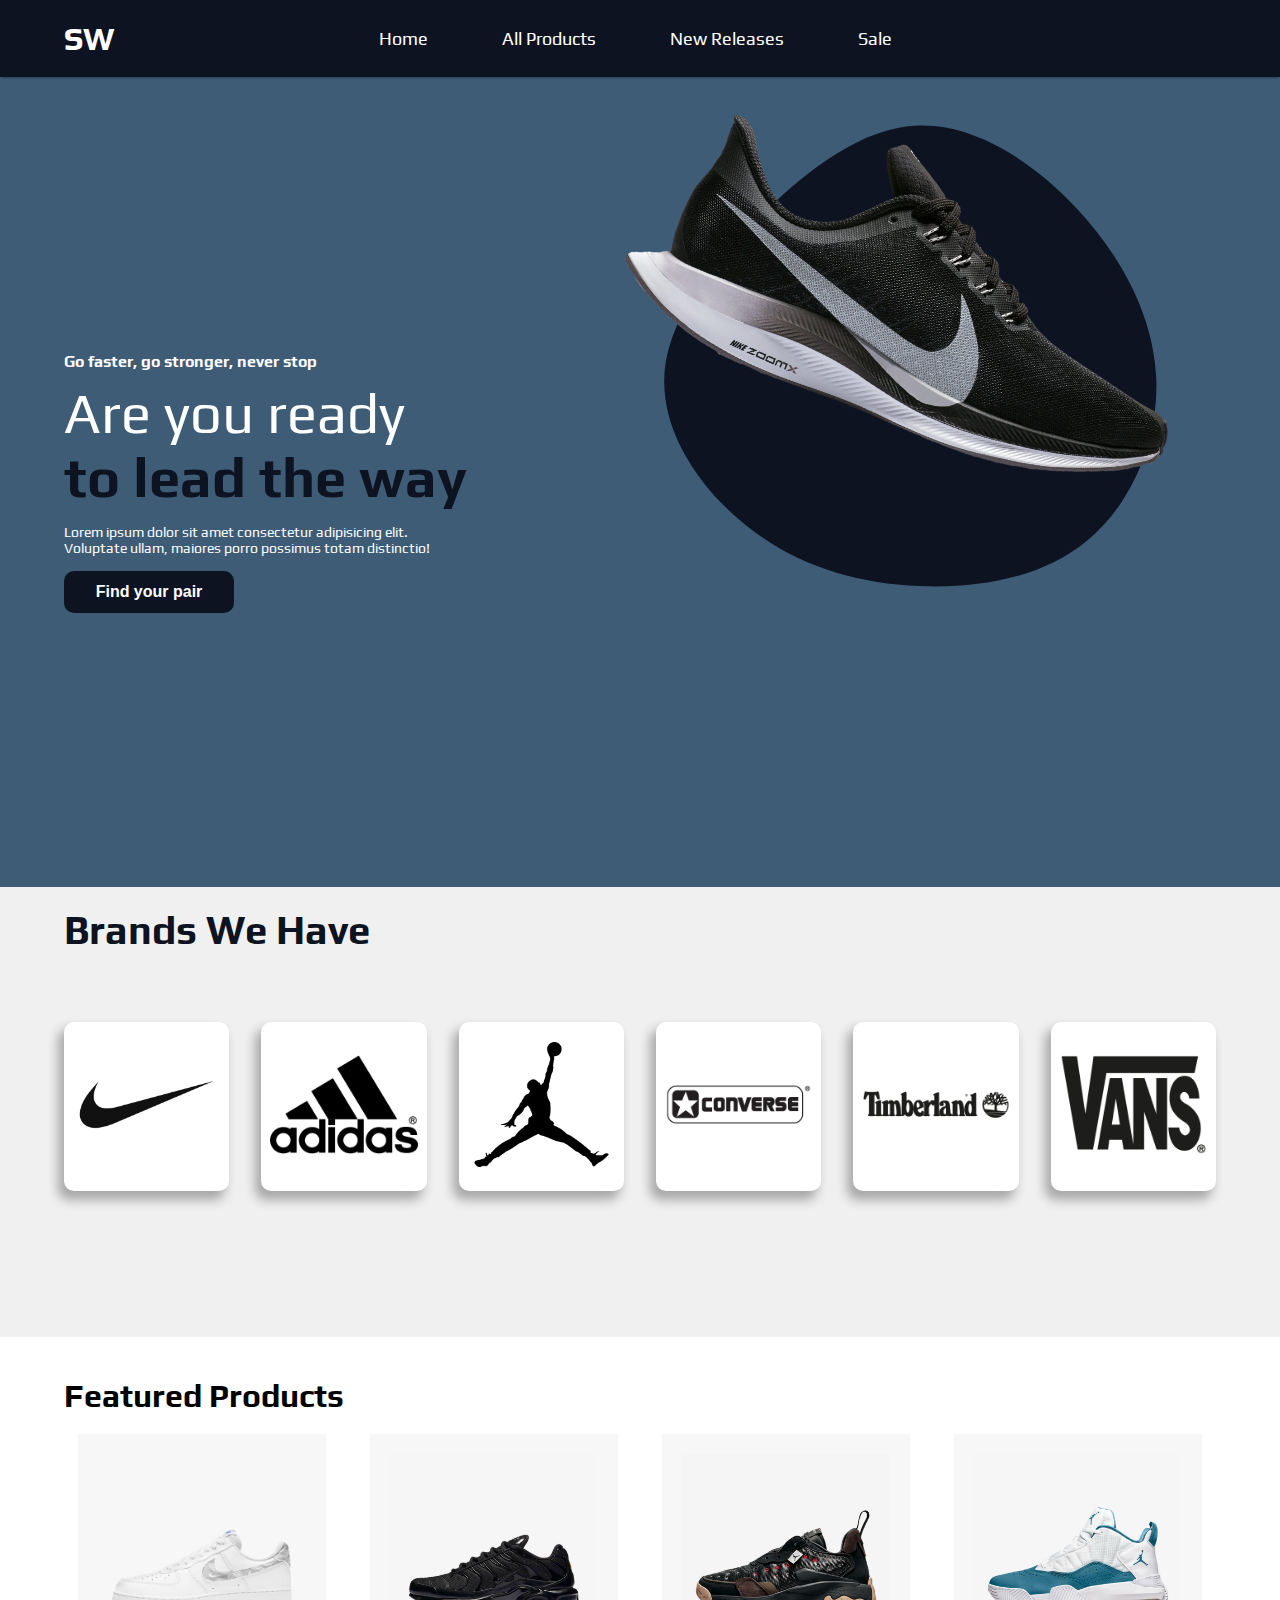
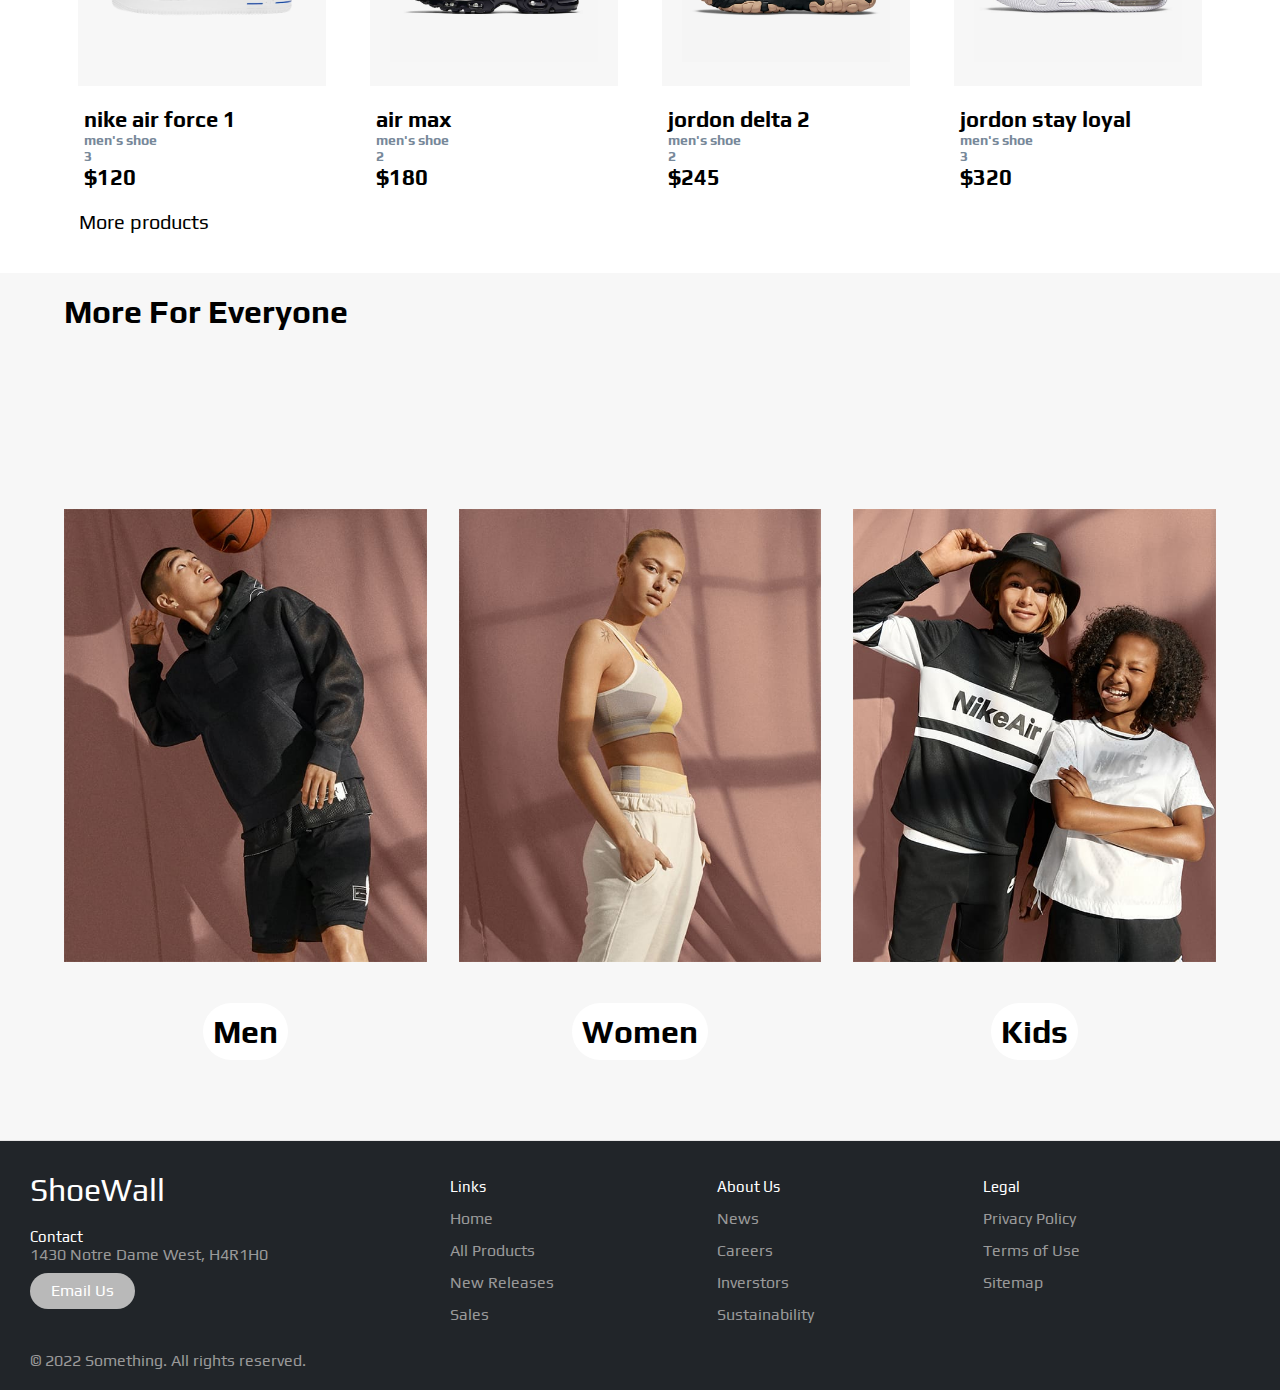
==== index.html @ 9ba8cbc3 "Reupload with allproduts page fixes" ====
<!DOCTYPE html>
<html lang="en">

<head>
    <meta charset="UTF-8">
    <meta name="viewport" content="width=device-width, initial-scale=1.0">
    <meta http-equiv="X-UA-Compatible" content="ie=edge">
    <title>Shoes | Home</title>
    <link rel="stylesheet" href="https://cdnjs.cloudflare.com/ajax/libs/font-awesome/6.0.0-beta3/css/all.min.css" integrity="sha512-Fo3rlrZj/k7ujTnHg4CGR2D7kSs0v4LLanw2qksYuRlEzO+tcaEPQogQ0KaoGN26/zrn20ImR1DfuLWnOo7aBA=="
        crossorigin="anonymous" referrerpolicy="no-referrer" />
    <link rel="stylesheet" href="./css/navbar.css">
    <link rel="stylesheet" href="./css/cart.css">
    <link rel="stylesheet" href="./css/style.css">
    <script defer type="module" src="main.js"></script>
    <script defer type="module" src="allProducts.js"></script>
</head>

<body>
    <nav class="nav-bar">
        <div class="nav">
            <h1 class="main-logo"><a href="index.html">SW<i class="fas fa-shoe-prints"></i></a></h1>
            <div class="nav-links">
                <ul>
                    <li><a href="index.html">Home</a></li>
                    <li><a href="allproducts.html">All Products</a></li>
                    <li><a href="#">New Releases</a></li>
                    <li><a href="#">Sale</a></li>
                </ul>
            </div>
            <div class="icons">
                <i class="fas fa-search"></i>
                <!-- <i class="fas fa-heart"></i> -->
                <i class="fas fa-shopping-cart cart-icon"></i>
            </div>
        </div>
    </nav>
    <main class="header">
        <div class="header-container">
            <div class="content">
                <h4>Go faster, go stronger, never stop</h4>
                <h1>Are you ready <br> <span class="imp">to lead the way</span></h1>
                <p>Lorem ipsum dolor sit amet consectetur adipisicing elit. <br> Voluptate ullam, maiores porro possimus
                    totam distinctio!</p>
                <button>Find your pair <i class="fas fa-shoe-prints"></i> </button>
            </div>
            <div class="product-main">
                <div class="blob">
                    <img src="./images/logos/blob.svg" alt="" width="600px" class="">
                </div>

                <img src="./images/logos/main.png" alt="" width="600px" class="shoe">
            </div>
        </div>
    </main>
    <div class="cart-overlay">
        <div class="cart">
            <i class="fas fa-times close-cart"></i>
            <h1>Your Cart</h1>
            <!-- <div class="cart-pro">
                <div class="product">
                    <img src="./images/nike/air-force-1/air-force-1-shoe-sPqktH.jpg" width="300px" alt="">
                </div>
                <div class="detail">
                    <h3>Air Force 1</h3>
                    <h6>Color - White</h6><br>
                    <h6>Size - 8</h6>
                    <div class="icon">
                        <div class="quantity">
                            <i class="fas fa-minus"></i>
                            <span>1</span>
                            <i class="fas fa-plus"></i>
                        </div>
                    </div>
                    <h3 class="price">$120</h3>
                    <i class="fas fa-trash-alt"></i>
                </div>
            </div> -->
        </div>
    </div>
    <!-- <section class="offers">
            <img src="./images/free.webp" alt="">
        </section> -->
    <section class="company">
        <h1><span>Brands</span> We Have</h1>
        <div class="logos">
            <div>
                <img src="./images/logos/nike.png" alt="nike logo">
            </div>
            <div>
                <img src="./images/logos/adidas.png" alt="adidas logo">
            </div>
            <div>
                <img src="./images/logos/air-jordan.png" alt="jordan logo">
            </div>
            <div>
                <img src="./images/logos/converse.png" alt="converse logo">
            </div>
            <div>
                <img src="./images/logos/timberland.png" alt="timberland logo">
            </div>
            <div>
                <img src="./images/logos/vans.png" alt="vans logo">
            </div>
        </div>
    </section>

    <section class="products">
        <div class="featured">
            <h1 class="head">Featured Products</h1>
            <div class="featured-pro">
                <!-- <div class="pro-card">
                   <div class="header">
                        <img src="./images/nike/air-force-1/img1.png" alt="" class="pro-img">
                   </div>
                   <div class="body">
                    <h3>Air Force 1</h3>
                    <h6>Men's Shoe</h6>
                    <h6>3 Colors</h6>
                    <h3>$120</h3>
                    <i class="fas fa-heart"></i>
                    <i class="fas fa-shopping-cart"></i>
                   </div>
                </div>-->
            </div>
            <a href="allproducts.html" class="more-pro">More products <i class="fas fa-arrow-right"></i></a>
        </div>
    </section>
    <section class="full">
        <div class="more">
            <h1 class="heading">More For Everyone </h1>
            <section class="gender">

                <div class="men">
                    <img src="./images/men.jpg" alt="">
                    <h1>Men</h1>
                </div>
                <div class="women">
                    <img src="./images/women.jpg" alt="">
                    <h1>Women</h1>
                </div>
                <div class="kids">
                    <img src="./images/kids.jpg" alt="">
                    <h1>Kids</h1>
                </div>
            </section>
        </div>
    </section>

    <footer class="footer">
        <div class="footer-addr">
            <h1 class="footer-logo">ShoeWall <i class="fas fa-shoe-prints"></i></h1>
            <h2>Contact</h2>
            <address>
                1430 Notre Dame West, H4R1H0<br>
                <a class="footer-btn" href="mailto:example@gmail.com">Email Us</a>
            </address>
        </div>

        <ul class="footer-nav">
            <li class="nav-item">
                <h2 class="nav-title">Links</h2>
                <ul class="nav-ul">
                    <li>
                        <a href="index.html">Home</a>
                    </li>
                    <li>
                        <a href="allproducts.html">All Products</a>
                    </li>
                    <li>
                        <a href="#">New Releases</a>
                    </li>
                    <li>
                        <a href="#">Sales</a>
                    </li>
                </ul>
            </li>

            <li class="nav-item">
                <h2 class="nav-title">About Us</h2>
                <ul class="nav-ul ">
                    <li>
                        <a href="#">News</a>
                    </li>
                    <li>
                        <a href="#">Careers</a>
                    </li>
                    <li>
                        <a href="#">Inverstors</a>
                    </li>
                    <li>
                        <a href="#">Sustainability</a>
                    </li>
                </ul>
            </li>

            <li class="nav-item">
                <h2 class="nav-title">Legal</h2>

                <ul class="nav-ul">
                    <li>
                        <a href="#">Privacy Policy</a>
                    </li>

                    <li>
                        <a href="#">Terms of Use</a>
                    </li>

                    <li>
                        <a href="#">Sitemap</a>
                    </li>
                </ul>
            </li>
        </ul>

        <div class="legal">
            <p>&copy; 2022 Something. All rights reserved.</p>
        </div>
    </footer>
</body>

</html>
---- css/navbar.css ----
@import url('https://fonts.googleapis.com/css2?family=Play:wght@400;700&family=Roboto:wght@400;700&display=swap');


*{
    margin: 0;
    padding: 0;
    box-sizing: border-box
}
/* #e0af59 */
.nav-bar{
    width: 100%;
    padding: 20px 0 20px 0;
    color: #fff;
    /* color: #000; */
    background: #0d1321;
    /* color: rgb(13, 19, 33); */
    box-shadow: 0 2px 2px -2px rgba(13,19,33,.9);
}

.nav-bar .nav{
    width: 90%;
    margin: 0 auto;
    display: flex;
    justify-content: space-between;
    align-items: center;
}
.nav .main-logo a{
    display: flex;
    justify-content: center;
    align-items: center;
    cursor: pointer;
    text-decoration: none!important;
    color: #fff;
}


.nav i{
    font-size: 40px;
}
.nav-bar .nav .nav-links ul li{
    display: inline;
    padding: 35px;
    color: #ffffff;
    font-size: 18px;
} 
.nav-bar ul li a{
    color: #ffffff;
    text-decoration: none
}
.nav-bar ul li a:hover{
    text-decoration: underline;
}
.nav-links ul li:nth-child(1){
    color: #fff !important;
}
.nav .icons i{
    font-size: 24px;
    padding-left: 30px
}
.nav .icons i:hover{
    cursor: pointer;
}
---- css/cart.css ----
@import url('https://fonts.googleapis.com/css2?family=Play:wght@400;700&family=Roboto:wght@400;700&display=swap');

*{
    margin: 0;
    padding: 0;
    box-sizing: border-box
}
/* #e0af59 */

.cart-overlay {
  position: fixed;
  top: 0;
  right: 0;
  width: 100%;
  height: 150vh;
  transition: var(--mainTransition);
  color: #000;
  background: rgba(0, 0, 0, 0.5);
  z-index:12;
  transition: all 0.3s linear;
  visibility: hidden;
}

.cart{
    width: 30%;
    height: 100%;
    background:#fff;
    position: fixed;
    right: 0;
    top: 0;
    z-index: 12;
    transform: translateX(100%);
    transition: all 0.3s linear;
    overflow: scroll;
    overflow-x: hidden;
    /* scrollbar-width:  */
}
.cart::-webkit-scrollbar {
  display: none;
}

.fa-times{
    font-size: 35px;
    position: absolute;
    top: 10px;
    left: 10px;
    z-index: 2;
    /* padding: 10px; */
}
.cart h1{
    text-align: center;
    position: relative;
   padding-top: 20px

}
.cart-pro{
    display: flex;
    flex: 0.6;
    /* border: 1px solid red; */
    font-size: 20px;
    padding: 8px;
    /* margin-top: 20px;    */
}
.product{
    flex: 0.3;
}

.detail{
    flex: 0.7;
    /* border: 1px solid red; */
    /* padding: 15px; */
    position: relative;
}
.detail > *{
    padding: 5px;
}
.product img{
    width: 100%;
}

.price{
    position: absolute;
    right: 10px;
    top: 0px
}

.fa-trash-alt{
    position: absolute;
    right: 10px;
    top: 40px
}

.icon, .cart-pro h6{
    display: inline-block;
}

.show-cart{
    transform: translateX(0)
}

.show-overlay{
    visibility: visible
}
.empty{
    position: relative;
}

.cartTotal{
    /* z-index: 100; */
    font-size: 25px;
    text-align: center;
    padding: 20px;
    background: #000;
    color: #fff;
    /* position: absolute;
    left: 0;
    right: 0;
    bottom: 0; */
}
---- css/style.css ----
@import url('https://fonts.googleapis.com/css2?family=Play:wght@400;700&family=Roboto:wght@400;700&display=swap');


*{
    margin: 0;
    padding: 0;
    box-sizing: border-box
}
/* #e0af59 */

body{
    background: #3E5C76;
    color: #fff;
    font-family: 'Play', sans-serif;
    font-weight: 400;
}
.header{
    /* height: calc(100vh - 80px); */
    height: 90vh;
}

.header-container{
    width: 90%;
    height: 100%;
    color: #fff;
    /* color: #000; */
    margin: 0 auto;
    display: flex;
    justify-content: space-between
}

.header-container .content{
    display: flex;
    flex-direction: column;
    align-items: left;
    justify-content: center ;
    height: 90vh;
}

.content h1{
    font-size: 56px
}

.content h1{
    font-weight: 400;
    padding-top: 10px;
}
.content h1 span{
    font-weight: bold;
    color: #0D1321;
}

.content p{
    padding-top: 15px;
    font-size: 14px
}

.content button{
    width: 170px;
    padding: 12px 10px;
    margin-top: 15px;
    color: #fff;
    border: none;
    background: #0D1321;
    border-radius: 10px;
    font-size: 16px;
    font-weight: bold;
}

.content button:hover{
    /* color: lightgrey; */
    background: #748CAB;
    cursor: pointer;
}

.blob{
    position: relative;
}
/* .nike{
    width: 600px;
    position: absolute; 
    top: 0;
    left: 0;
    z-index: 10;
} */

.shoe{
    position: absolute;
    top: 150px;
    transform: rotate(20deg);
    z-index: 11;
}


.offers{
    width: 100%;
}

.offers img{
    width: 100%;
    height: 100%;
}
.company{
    width: 100%;
    height: 50vh;
    background: rgb(241, 240, 240);
    /* display: flex; */
    /* margin-top: 80px; */
    position: relative;
}
/* .wave{
    position: relative;
    z-index: -1;
    top: 0; 
} */

.company h1{
    /* text-align: center; */
    width: 90%;
    /* height: 70vh; */
    padding: 20px 0 30px 5%;
    font-size: 40px;
    position: absolute;
    top: 0px;
    z-index: 1;
    color: #0D1321;
    /* border-bottom: 1px solid #e0af59; */
}


.company h1 span{
    /* color: #0e494e; */
    /* color: #495057; */
}

.logos{
    width: 90%;
    margin: 0 auto;
    display: flex;
    gap: 2rem;
    position: absolute;
    top: 30%;
    left: 5%;
    z-index: 2;
}

.company .logos div{
    /* width: 15%; */
    background: #fff;
    flex: 1;
    border-radius: 10px;
    box-shadow: -5px 8px 11px 1px rgba(0,0,0,0.3);
    transition: all 0.5s ease;
}
.company .logos div:hover{
    transform: scale(1.1);

}

.company .logos div img{
    width: 100%;
}

.products{
    width: 100%;
    position: relative;
    background: #fff;
    padding: 40px 0 40px 0;
}

.featured{
    width: 90%;
    margin: 0 auto;
   color: #000;
}
.head{
    padding: 0 0 20px 0;
}
.featured-pro{
    display: grid;
    gap: 1em;
    grid-template-columns: repeat(4, 1fr);
}
/* .pro-img:hover{
    transform: scale(2);
} */
.pro-card{
    /* flex: 1fr; */
    width: 100%;
    /* background: #f7f7f7; */
    height: 100%;
    display: flex;
    flex-direction: column;
    border-radius: 10px;
    position: relative;

}

.pro-card:hover{
    cursor: pointer;
}

.pro-card .header{
    /* width: 90%; */
    background: #f7f7f7;
    /* background: #000; */
    position: relative;
    height: 100%;
    width: 90%;
    margin: 0 auto;
    color: #000;
    /* border-radius: 15px; */
    /* overflow: hidden; */
}

.pro-card img{
    width: 100%;
    padding: 20px;
    /* box-shadow: 0px 9px 15px -6px rgba(0,0,0,0.86); */
    /* height: 100%; */
}


.pro-card .body{
    color: #000;
    padding: 20px;
    position: relative;
}

.pro-card .body h3{
    color: #000;
    font-size: 22px;
}
.pro-card .body h6{
    color: lightslategray;
    font-size: 14px
}

.pro-card .body i{
    position: absolute;
    right: 20px;;
    bottom: 20px;
    font-size: 24px
}

.pro-card .fa-heart{
    position: absolute;
    top: 20px;
    right: 20px;
    color: #b9b9b9;
    font-size: 24px;
}
.pro-card .fa-heart:hover{
    color: red;
    cursor: pointer;
}

.pro-card .fa-shopping-cart{
    cursor: pointer;
}

.flip{
    transform: scaleX(-1)
}
.more-pro{
    text-decoration: none;
    font-size: 20px;
    padding: 15px 15px; 
    color: #000;
}
.more-pro:hover{
    text-decoration: underline;
}

.full{
    width: 100%;
    /* height: 80vh; */
    background: #f7f7f7;
    /* margin-top: 80px; */
}
.more {
    width: 90%;
    margin: 0 auto;
}
.heading{
    padding-top: 20px;
    color: #000;
}
.gender{
    position: relative;
    /* width: 90%;
    margin: 0 auto; */
    height: 90vh;
    display: flex;
    flex-direction: row;
    gap: 2rem;
    /* background: #fff; */
}
/* .men{
    background: url('./images/men.jpg');
    background-position: center;
    background-size: cover;
    background-repeat: no-repeat;
} */
.men, .women, .kids{
    position: relative;
}
.men h1, .women h1, .kids h1{
    position: absolute;
    /* top: 300px; */
}
.men img, .women img, .kids img{
    width: 100%;
    /* height: 100%; */
}
/* .women{
    background: url('./images/women.jpg');
    background-position: center;
    background-size: cover;
    background-repeat: no-repeat;
} */
/* .kids{
    background: url('./images/men.jpg');
    background-position: center;
    background-size: cover;
    background-repeat: no-repeat;
} */
.gender .men, .women, .kids{
    position: relative;
    flex-grow: 1;
    /* margin: 10px; */
    /* flex-gap: 1rem; */
    display: flex;
    transition: 1s;
    justify-content: center;
    align-items: center;
    overflow: hidden;
    flex: 1;
}
.gender .men:hover{
    flex-grow: 1;
    flex: 1.1;
}
.gender .women:hover{
    flex-grow: 2;
    flex: 1.1;

}
.gender .kids:hover{
    flex-grow: 2;
    flex: 1.1;
}

.gender h1{
    position: absolute;
    bottom: 80px;
    /* left: 10px; */
    background: #fff;
    color: #000;
    padding: 10px;
    border-radius: 30px;
    cursor: pointer;
}










.footer{
    width: 100%;
    /* height: 50vh; */
    
}



.footer {
  display: flex;
  flex-flow: row wrap;
  padding: 30px 30px 20px 30px;
  color: #fff;
  background: #212529;
  border-top: 1px solid #e5e5e5;
}

.footer > * {
  flex:  1 100%;
}

.footer-addr {
  margin-right: 1.25em;
  margin-bottom: 2em;
}

.footer-logo {
  font-family: inherit;
  font-weight: 400;
  /* text-transform: lowercase; */
  font-size: 2rem;
}

.footer-addr h2 {
  margin-top: 1.3em;
  font-size: 15px;
  font-weight: 400;
}

.nav-title {
  font-weight: 400;
  font-size: 15px;
}

.footer address {
  font-style: normal;
  color: #999;
}

.footer-btn {
  display: flex;
  align-items: center;
  justify-content: center;
  height: 36px;
  max-width: max-content;
  background-color: #b9b9b9;
  border-radius: 100px;
  color: #fff;
  line-height: 0;
  margin: 0.6em 0;
  font-size: 1rem;
  padding: 0 1.3em;
}

.footer ul {
  list-style: none;
  padding-left: 0;
}

.footer li {
  line-height: 2em;
}

.footer a {
  text-decoration: none;
}

.footer-nav {
  display: flex;
	flex-flow: row wrap;
}

.footer-nav > * {
  flex: 1 50%;
  margin-right: 1.25em;
}

.nav-ul a {
  color: #999;
}

/* .nav-ul-extra {
  column-count: 2;
  column-gap: 1.25em;
} */

.legal {
  display: flex;
  flex-wrap: wrap;
  color: #999;
}


@media screen and (min-width: 24.375em) {
  .legal .legal-links {
    margin-left: auto;
  }
}

@media screen and (min-width: 40.375em) {
  .footer-nav > * {
    flex: 1;
  }
  
  .nav-item-extra {
    flex-grow: 2;
  }
  
  .footer-addr {
    flex: 1 0px;
  }
  
  .footer-nav {
    flex: 2 0px;
  }
}








@media only screen and (max-width: 680px) {
  .nav-links {
    display: none;
  }
}
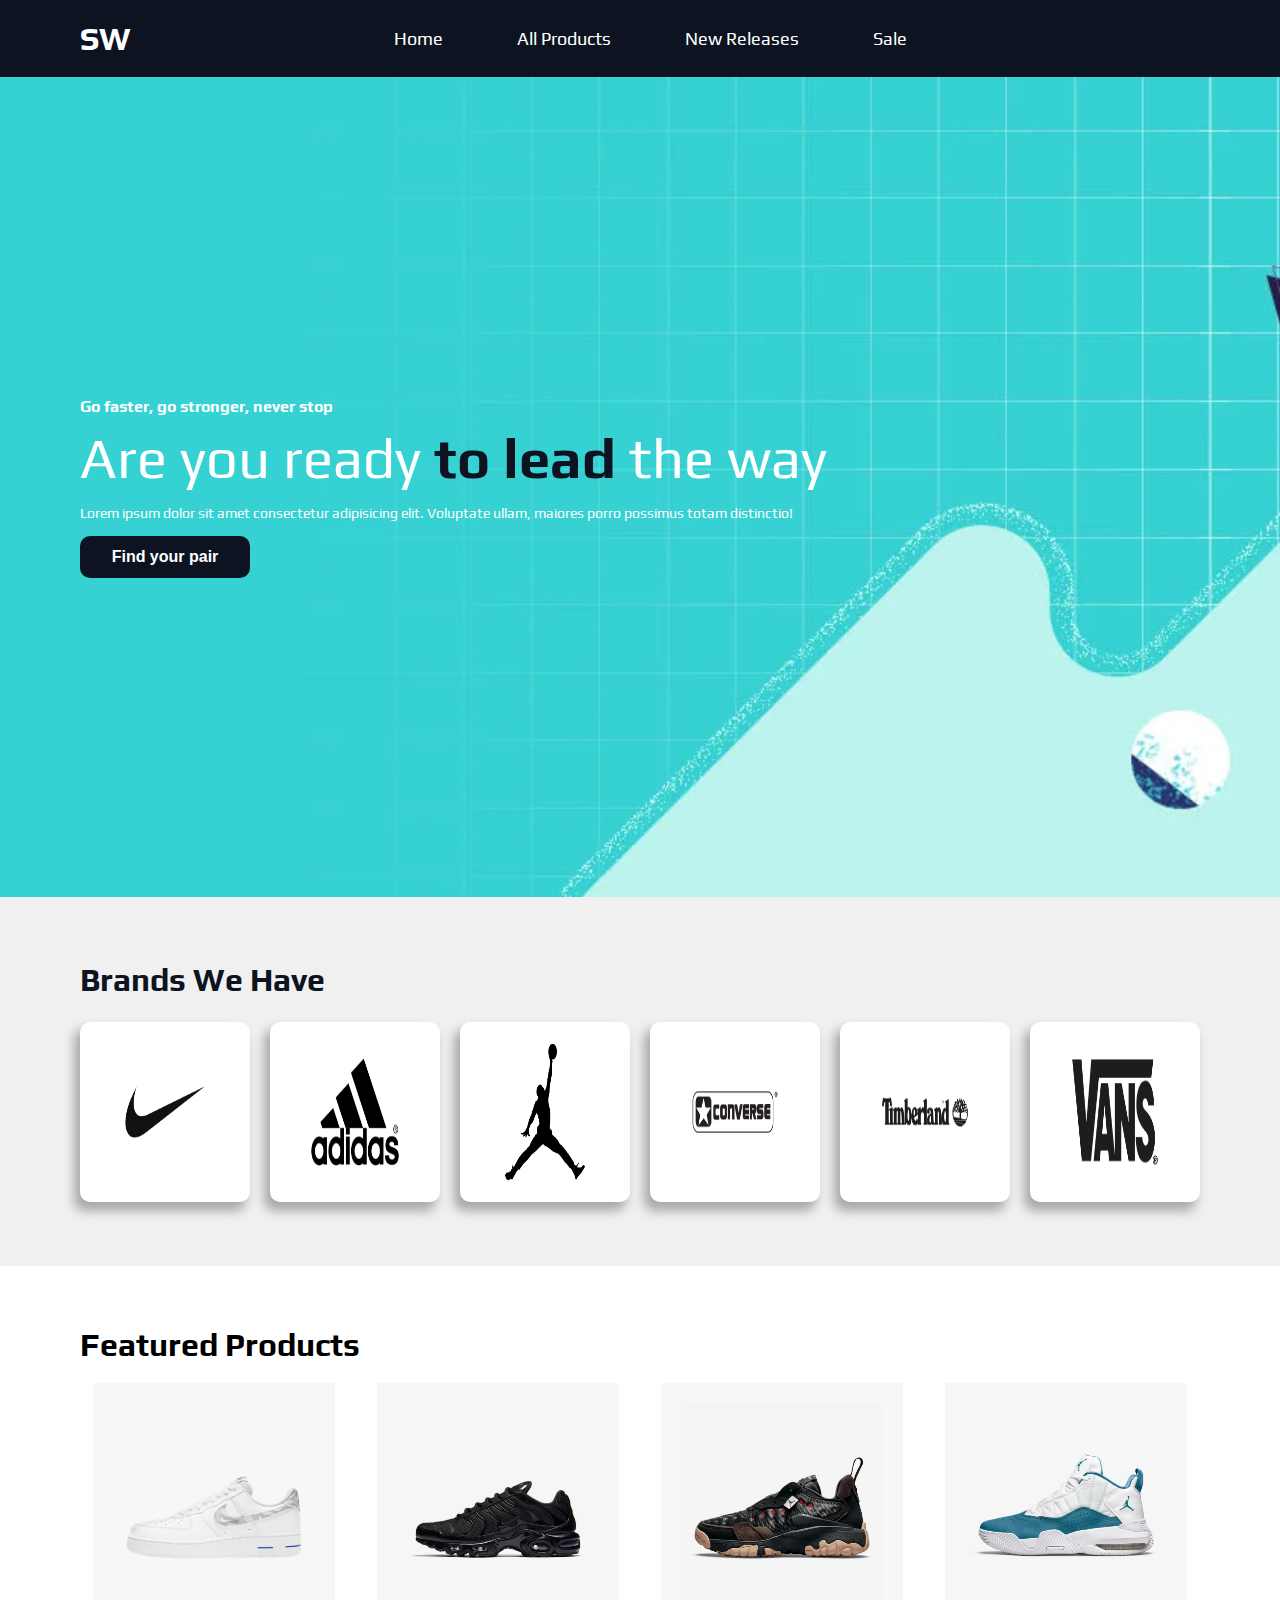
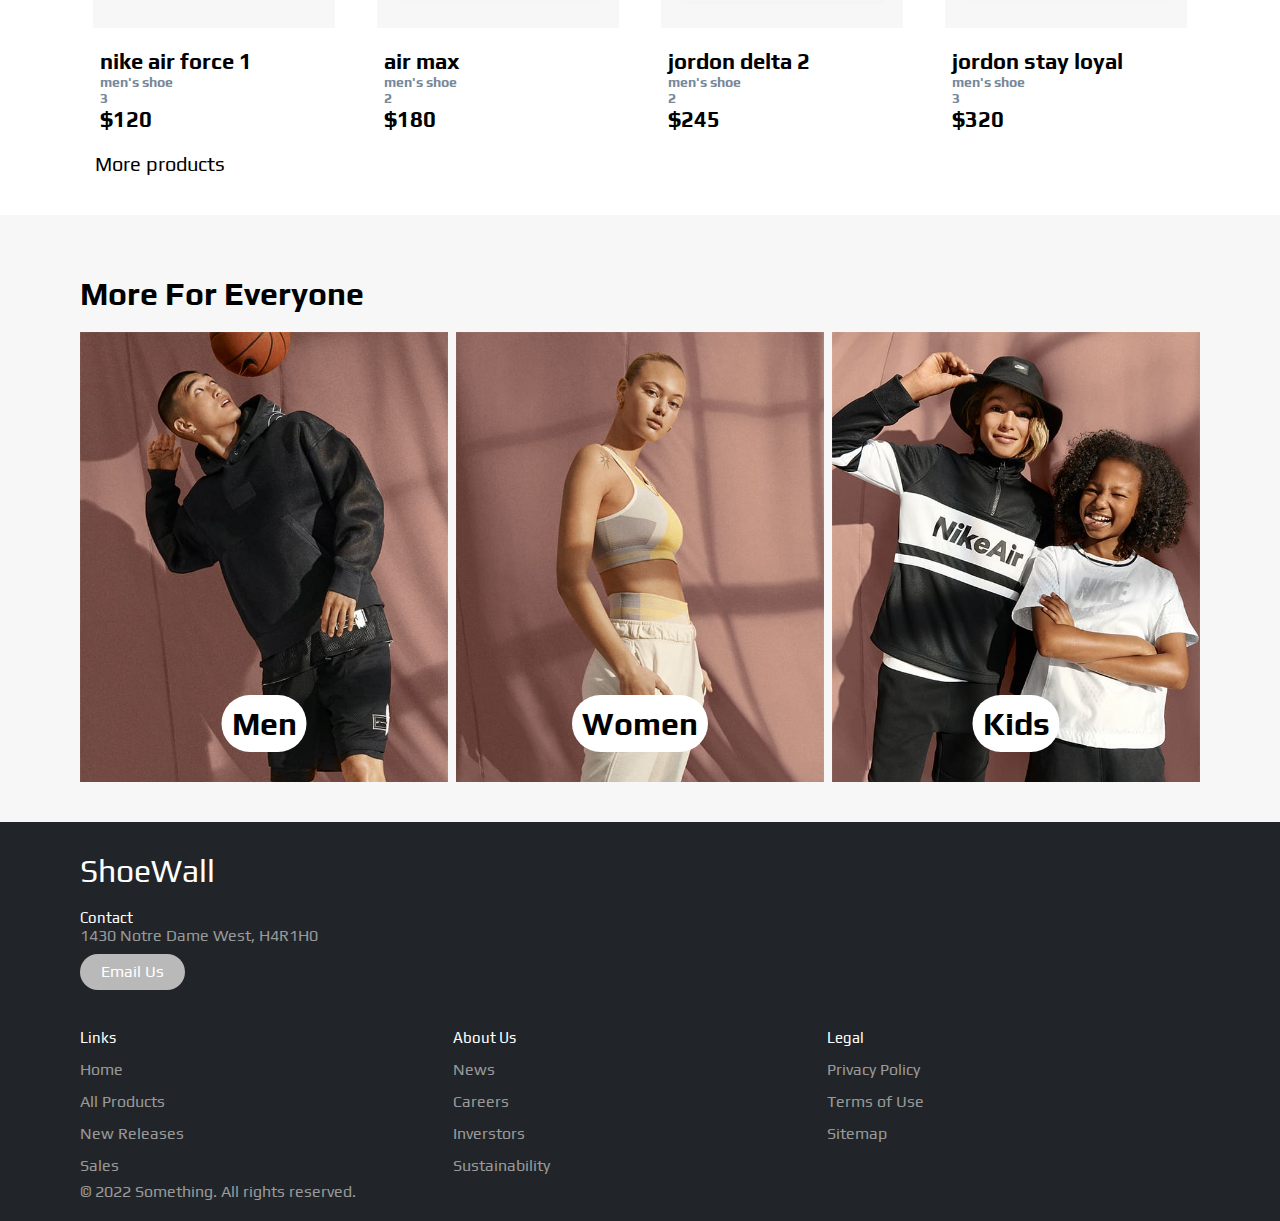
==== commit c8da514d: "fixing responsiveness" ====
--- a/index.html
+++ b/index.html
@@ -12,7 +12,7 @@
     <link rel="stylesheet" href="./css/cart.css">
     <link rel="stylesheet" href="./css/style.css">
     <script defer type="module" src="main.js"></script>
-    <script defer type="module" src="allProducts.js"></script>
+    <!-- <script defer type="module" src="allProducts.js"></script> -->
 </head>
 
 <body>
@@ -28,34 +28,51 @@
                 </ul>
             </div>
             <div class="icons">
-                <i class="fas fa-search"></i>
+                <!-- <i class="fas fa-search"></i> -->
                 <!-- <i class="fas fa-heart"></i> -->
                 <i class="fas fa-shopping-cart cart-icon"></i>
+                <i class="fas fa-bars menu-icon"></i>
             </div>
         </div>
     </nav>
+    <div class="side-nav">
+        <div class="navbar">
+            <ul class="navi-link">
+                <li><a href="index.html" class="nav-link">Home</a></li>
+                <li><a href="allproducts.html" class="nav-link">All Products</a></li>
+                <li><a href="#" class="nav-link">New Releases</a></li>
+                <li><a href="#" class="nav-link">Sale</a></li>
+            </ul>
+        </div>
+    </div>
     <main class="header">
         <div class="header-container">
             <div class="content">
                 <h4>Go faster, go stronger, never stop</h4>
-                <h1>Are you ready <br> <span class="imp">to lead the way</span></h1>
-                <p>Lorem ipsum dolor sit amet consectetur adipisicing elit. <br> Voluptate ullam, maiores porro possimus
+                <h1>Are you ready  <span class="imp">to lead</span> the way</h1>
+                <p>Lorem ipsum dolor sit amet consectetur adipisicing elit. Voluptate ullam, maiores porro possimus
                     totam distinctio!</p>
                 <button>Find your pair <i class="fas fa-shoe-prints"></i> </button>
             </div>
-            <div class="product-main">
-                <div class="blob">
-                    <img src="./images/logos/blob.svg" alt="" width="600px" class="">
-                </div>
-
-                <img src="./images/logos/main.png" alt="" width="600px" class="shoe">
-            </div>
+            <!-- <div class="product-main">
+                <!-- <div class="blob-center"> -->
+                    <!-- <div class="blob">  -->
+                        <!-- <img src="./images/logos/blob.svg" alt="" width="" class="blob-img"> -->
+                        <!-- <img src="./images/header-bg.jpg" alt="" width="" class="shoe"> -->
+                    <!-- </div> -->
+                <!-- </div> -->
+
+                
+            <!-- </div> -->
         </div>
     </main>
     <div class="cart-overlay">
         <div class="cart">
-            <i class="fas fa-times close-cart"></i>
-            <h1>Your Cart</h1>
+            <div class="cart-header">
+                <i class="fas fa-times close-cart"></i>
+                <h1>Your Cart</h1>
+            </div>
+            <div class="empty"></div>
             <!-- <div class="cart-pro">
                 <div class="product">
                     <img src="./images/nike/air-force-1/air-force-1-shoe-sPqktH.jpg" width="300px" alt="">
@@ -75,31 +92,34 @@
                     <i class="fas fa-trash-alt"></i>
                 </div>
             </div> -->
+            <div class="cartTotal"></div>
         </div>
     </div>
     <!-- <section class="offers">
             <img src="./images/free.webp" alt="">
         </section> -->
     <section class="company">
-        <h1><span>Brands</span> We Have</h1>
-        <div class="logos">
-            <div>
-                <img src="./images/logos/nike.png" alt="nike logo">
-            </div>
-            <div>
-                <img src="./images/logos/adidas.png" alt="adidas logo">
-            </div>
-            <div>
-                <img src="./images/logos/air-jordan.png" alt="jordan logo">
-            </div>
-            <div>
-                <img src="./images/logos/converse.png" alt="converse logo">
-            </div>
-            <div>
-                <img src="./images/logos/timberland.png" alt="timberland logo">
-            </div>
-            <div>
-                <img src="./images/logos/vans.png" alt="vans logo">
+        <div class="company-center">
+            <h1><span>Brands</span> We Have</h1>
+            <div class="logos">
+                <div>
+                    <img src="./images/logos/nike.png" alt="nike logo">
+                </div>
+                <div>
+                    <img src="./images/logos/adidas.png" alt="adidas logo">
+                </div>
+                <div>
+                    <img src="./images/logos/air-jordan.png" alt="jordan logo">
+                </div>
+                <div>
+                    <img src="./images/logos/converse.png" alt="converse logo">
+                </div>
+                <div>
+                    <img src="./images/logos/timberland.png" alt="timberland logo">
+                </div>
+                <div>
+                    <img src="./images/logos/vans.png" alt="vans logo">
+                </div>
             </div>
         </div>
     </section>
@@ -131,15 +151,15 @@
             <section class="gender">
 
                 <div class="men">
-                    <img src="./images/men.jpg" alt="">
+                    <!-- <img src="./images/men.jpg" alt=""> -->
                     <h1>Men</h1>
                 </div>
                 <div class="women">
-                    <img src="./images/women.jpg" alt="">
+                    <!-- <img src="./images/women.jpg" alt=""> -->
                     <h1>Women</h1>
                 </div>
                 <div class="kids">
-                    <img src="./images/kids.jpg" alt="">
+                    <!-- <img src="./images/kids.jpg" alt=""> -->
                     <h1>Kids</h1>
                 </div>
             </section>
@@ -147,73 +167,75 @@
     </section>
 
     <footer class="footer">
-        <div class="footer-addr">
-            <h1 class="footer-logo">ShoeWall <i class="fas fa-shoe-prints"></i></h1>
-            <h2>Contact</h2>
-            <address>
-                1430 Notre Dame West, H4R1H0<br>
-                <a class="footer-btn" href="mailto:example@gmail.com">Email Us</a>
-            </address>
-        </div>
-
-        <ul class="footer-nav">
-            <li class="nav-item">
-                <h2 class="nav-title">Links</h2>
-                <ul class="nav-ul">
-                    <li>
-                        <a href="index.html">Home</a>
-                    </li>
-                    <li>
-                        <a href="allproducts.html">All Products</a>
-                    </li>
-                    <li>
-                        <a href="#">New Releases</a>
-                    </li>
-                    <li>
-                        <a href="#">Sales</a>
-                    </li>
-                </ul>
-            </li>
-
-            <li class="nav-item">
-                <h2 class="nav-title">About Us</h2>
-                <ul class="nav-ul ">
-                    <li>
-                        <a href="#">News</a>
-                    </li>
-                    <li>
-                        <a href="#">Careers</a>
-                    </li>
-                    <li>
-                        <a href="#">Inverstors</a>
-                    </li>
-                    <li>
-                        <a href="#">Sustainability</a>
-                    </li>
-                </ul>
-            </li>
-
-            <li class="nav-item">
-                <h2 class="nav-title">Legal</h2>
-
-                <ul class="nav-ul">
-                    <li>
-                        <a href="#">Privacy Policy</a>
-                    </li>
-
-                    <li>
-                        <a href="#">Terms of Use</a>
-                    </li>
-
-                    <li>
-                        <a href="#">Sitemap</a>
-                    </li>
-                </ul>
-            </li>
-        </ul>
-
-        <div class="legal">
-            <p>&copy; 2022 Something. All rights reserved.</p>
+        <div class="footer-center">
+            <div class="footer-addr">
+                <h1 class="footer-logo">ShoeWall <i class="fas fa-shoe-prints"></i></h1>
+                <h2>Contact</h2>
+                <address>
+                    1430 Notre Dame West, H4R1H0<br>
+                    <a class="footer-btn" href="mailto:example@gmail.com">Email Us</a>
+                </address>
+            </div>
+            
+            <ul class="footer-nav">
+                <li class="nav-item">
+                    <h2 class="nav-title">Links</h2>
+                    <ul class="nav-ul">
+                        <li>
+                            <a href="index.html">Home</a>
+                        </li>
+                        <li>
+                            <a href="allproducts.html">All Products</a>
+                        </li>
+                        <li>
+                            <a href="#">New Releases</a>
+                        </li>
+                        <li>
+                            <a href="#">Sales</a>
+                        </li>
+                    </ul>
+                </li>
+            
+                <li class="nav-item">
+                    <h2 class="nav-title">About Us</h2>
+                    <ul class="nav-ul ">
+                        <li>
+                            <a href="#">News</a>
+                        </li>
+                        <li>
+                            <a href="#">Careers</a>
+                        </li>
+                        <li>
+                            <a href="#">Inverstors</a>
+                        </li>
+                        <li>
+                            <a href="#">Sustainability</a>
+                        </li>
+                    </ul>
+                </li>
+            
+                <li class="nav-item">
+                    <h2 class="nav-title">Legal</h2>
+            
+                    <ul class="nav-ul">
+                        <li>
+                            <a href="#">Privacy Policy</a>
+                        </li>
+            
+                        <li>
+                            <a href="#">Terms of Use</a>
+                        </li>
+            
+                        <li>
+                            <a href="#">Sitemap</a>
+                        </li>
+                    </ul>
+                </li>
+            </ul>
+            
+            <div class="legal">
+                <p>&copy; 2022 Something. All rights reserved.</p>
+            </div>
         </div>
     </footer>
 </body>
--- a/css/navbar.css
+++ b/css/navbar.css
@@ -9,22 +9,26 @@
 /* #e0af59 */
 .nav-bar{
     width: 100%;
-    padding: 20px 0 20px 0;
+    padding: 1.25rem 0 1.25rem 0;
     color: #fff;
     /* color: #000; */
     background: #0d1321;
     /* color: rgb(13, 19, 33); */
     box-shadow: 0 2px 2px -2px rgba(13,19,33,.9);
+    display: flex;
+    justify-content: center;
+    align-items: center;
 }
 
-.nav-bar .nav{
-    width: 90%;
+.nav{
+    width: 90vw;
+    max-width: 1120px; 
     margin: 0 auto;
     display: flex;
     justify-content: space-between;
     align-items: center;
 }
-.nav .main-logo a{
+.main-logo a{
     display: flex;
     justify-content: center;
     align-items: center;
@@ -50,13 +54,96 @@
 .nav-bar ul li a:hover{
     text-decoration: underline;
 }
+.nav-links{
+    display: none;
+}
 .nav-links ul li:nth-child(1){
     color: #fff !important;
 }
+.nav .icons{
+    display: flex;
+}
 .nav .icons i{
+    /* display: inline-block; */
     font-size: 24px;
     padding-left: 30px
 }
 .nav .icons i:hover{
     cursor: pointer;
-}+}
+
+.menu-icon{
+    display: block;
+}
+
+
+
+.nav-link {
+  background: #0d1321;
+  display: block;
+  text-align: center;
+  font-size: 1.25rem;
+  text-transform: capitalize;
+  color: #fff;
+  letter-spacing: 1px;
+  padding: 1rem 0;
+  /* border-top: 1px solid var(--grey-500); */
+  transition: 0.3s ease-in-out all;
+  text-decoration: none;
+}
+
+.side-nav{
+    height: 0;
+    overflow: hidden;
+    transition: 0.5s ease-in-out all;
+}
+
+.show-side{
+    height: 222px;
+    transition: 0.8s ease-in-out all;
+    overflow: visible;
+}
+@media screen and (min-width: 992px){
+    .nav-links{
+        display: block;
+    }
+    .menu-icon{
+    display: none;
+}
+}
+
+/* @media screen and (min-width: 992px) {
+  .nav-bar {
+    /* height: 6rem; 
+    padding: 2rem 0;
+  }
+  .nav {
+    display: flex;
+    align-items: center;
+  }
+  /* .nav-header {
+    padding: 0;
+    margin-right: 2rem;
+    height: auto;
+  } */
+
+  /* .nav-btn {
+    display: none;
+  } */
+  /* .nav-links {
+    height: auto !important;
+    flex-direction: row;
+    align-items: center;
+    width: 100%;
+  }
+  .nav-link {
+    padding: 0;
+    border-top: none;
+    margin-right: 1rem;
+    font-size: 1rem;
+  } */
+  /* .contact-link {
+    margin-right: 0;
+    margin-left: auto;
+  } 
+} */
--- a/css/cart.css
+++ b/css/cart.css
@@ -102,7 +102,13 @@
     visibility: visible
 }
 .empty{
-    position: relative;
+    /* position: relative; */
+    max-height: 80vh;
+    overflow-y: scroll;
+
+}
+.empty::-webkit-scrollbar {
+display: none;
 }
 
 .cartTotal{
@@ -112,10 +118,14 @@
     padding: 20px;
     background: #000;
     color: #fff;
-    /* position: absolute;
+    position: absolute;
     left: 0;
     right: 0;
-    bottom: 0; */
+    bottom: 0;
 }
 
 
+.scroll-off{
+    height: 100vh;
+    overflow-y: hidden;
+}--- a/css/style.css
+++ b/css/style.css
@@ -15,30 +15,43 @@
     font-weight: 400;
 }
 .header{
-    /* height: calc(100vh - 80px); */
-    height: 90vh;
+    min-height: calc(100vh - (2.50rem + 40px));
+    /* height: 90vh; */
+    background: url('../images/header-bg.jpg');
+    background-size: cover;
+    background-repeat: no-repeat;
+    /* background-position: -100px; */
 }
 
 .header-container{
-    width: 90%;
-    height: 100%;
+    width: 90vw;
+    max-width: 1120px; 
+    /* min-height: 100%; */
+    min-height: calc(100vh - (2.50rem + 40px));
     color: #fff;
+    /* padding: 1rem; */
     /* color: #000; */
     margin: 0 auto;
     display: flex;
-    justify-content: space-between
+    /* flex-direction: column-reverse; */
+    justify-content: center;
+    align-items: center;
+    /* background: rgba(0, 0, 0, 0.5); */
 }
 
 .header-container .content{
+    width: 100%;
     display: flex;
     flex-direction: column;
     align-items: left;
     justify-content: center ;
-    height: 90vh;
+    padding: 1.25rem 0rem;
+    /* height: 90vh; */
+    /* background: rgba(0, 0, 0, 0.5); */
 }
 
 .content h1{
-    font-size: 56px
+    font-size: 3.5rem;
 }
 
 .content h1{
@@ -72,22 +85,44 @@
     background: #748CAB;
     cursor: pointer;
 }
-
+.product-main{
+   /* margin-top: 10rem; */
+    width: 100%;
+    /* padding: 1rem; */
+    height: 22rem;
+    /* padding: 6rem 1rem; */
+    /* display: flex;
+    justify-content: center;
+    align-items: center; */
+    /* display: none; */
+}
 .blob{
     position: relative;
-}
-/* .nike{
-    width: 600px;
-    position: absolute; 
-    top: 0;
-    left: 0;
-    z-index: 10;
+    width: 100%;
+    /* height: 100%;  */
+    /* position: relative; */
+    display: flex;
+    justify-content: center;
+    align-items: center;
+}
+
+.blob-img{
+    width: 70%;
+    /* height: 0%; */
+}
+/* 
+.blob-center{
+    display: flex;
+    justify-content: center;
+    align-items: center
 } */
 
 .shoe{
+    width: 80%;
     position: absolute;
-    top: 150px;
-    transform: rotate(20deg);
+    top: 50%;
+    /* left: 50%;  */
+    transform: rotate(20deg);  
     z-index: 11;
 }
 
@@ -102,11 +137,22 @@
 }
 .company{
     width: 100%;
-    height: 50vh;
+    /* height: 50vh; */
+    padding: 4rem 2rem;
     background: rgb(241, 240, 240);
-    /* display: flex; */
+    display: flex;
+    /* flex-direction: column; */
+    justify-content: center;
+    align-items: center;
+    /* flex-wrap: wrap; */
     /* margin-top: 80px; */
-    position: relative;
+    /* position: relative; */
+}
+
+.company-center{
+    width: 90vw;
+    max-width: 1120px;
+    margin: 0 auto;
 }
 /* .wave{
     position: relative;
@@ -118,9 +164,9 @@
     /* text-align: center; */
     width: 90%;
     /* height: 70vh; */
-    padding: 20px 0 30px 5%;
-    font-size: 40px;
-    position: absolute;
+    padding:  0 0 1.50rem 0;
+    font-size: 2rem;
+    /* position: absolute; */
     top: 0px;
     z-index: 1;
     color: #0D1321;
@@ -128,26 +174,35 @@
 }
 
 
-.company h1 span{
-    /* color: #0e494e; */
-    /* color: #495057; */
-}
+/* .company h1 span{
+    color: #0e494e;
+    color: #495057; 
+} */
 
 .logos{
-    width: 90%;
-    margin: 0 auto;
-    display: flex;
-    gap: 2rem;
-    position: absolute;
-    top: 30%;
+    /* width: 90%; */
+    /* height: 15vh; */
+    /* margin: 0 auto; */
+    display: grid;
+    grid-template-columns: repeat(6, 1fr);
+    /* grid-auto-rows: 300px; */
+    gap: 1.25rem;
+    /* display: flex;
+    flex-wrap: wrap;
+    gap: 2rem; */
+    
+    /* position: absolute; */
+    /* top: 30%;
     left: 5%;
-    z-index: 2;
+    z-index: 2; */
 }
 
 .company .logos div{
     /* width: 15%; */
+    height: 20vh;
+    padding: 0px 2.25rem;
     background: #fff;
-    flex: 1;
+    flex: 1 80px;
     border-radius: 10px;
     box-shadow: -5px 8px 11px 1px rgba(0,0,0,0.3);
     transition: all 0.5s ease;
@@ -159,6 +214,8 @@
 
 .company .logos div img{
     width: 100%;
+    height: 100%;
+    /* padding: 0 1.25rem; */
 }
 
 .products{
@@ -169,17 +226,20 @@
 }
 
 .featured{
-    width: 90%;
+    width: 90vw;
+    max-width: 1120px;
     margin: 0 auto;
    color: #000;
 }
 .head{
-    padding: 0 0 20px 0;
+    padding: 20px 0 20px 0;
 }
 .featured-pro{
     display: grid;
     gap: 1em;
     grid-template-columns: repeat(4, 1fr);
+    /* display: flex; */
+    /* flex-wrap: wrap; */
 }
 /* .pro-img:hover{
     transform: scale(2);
@@ -200,12 +260,12 @@
     cursor: pointer;
 }
 
-.pro-card .header{
+.card-header{
     /* width: 90%; */
     background: #f7f7f7;
     /* background: #000; */
     position: relative;
-    height: 100%;
+    /* height: 100%; */
     width: 90%;
     margin: 0 auto;
     color: #000;
@@ -277,41 +337,60 @@
     /* height: 80vh; */
     background: #f7f7f7;
     /* margin-top: 80px; */
+    padding: 40px 0;
 }
 .more {
-    width: 90%;
+    width: 90vw;
+    max-width: 1120px;
     margin: 0 auto;
 }
 .heading{
-    padding-top: 20px;
+    padding: 20px 0;
     color: #000;
 }
 .gender{
     position: relative;
     /* width: 90%;
     margin: 0 auto; */
-    height: 90vh;
-    display: flex;
-    flex-direction: row;
-    gap: 2rem;
+    /* height: 90vh; */
+    display: grid;
+    grid-template-columns: repeat(3, 1fr); 
+    /* grid-template-columns: repeat(3, 1fr); */
+    grid-template-rows: 450px; 
+    /* flex-wrap: wrap;
+    flex-direction: row; */
+    grid-gap: 0.5rem;
     /* background: #fff; */
 }
-/* .men{
-    background: url('./images/men.jpg');
-    background-position: center;
+.men{
+    background: url('../images/men.jpg');
+    background-position: 0 0;
     background-size: cover;
     background-repeat: no-repeat;
-} */
+
+}
+.women{
+    background: url('../images/women.jpg');
+    background-position: 0 0;
+    background-size: cover;
+    background-repeat: no-repeat;
+}
+.kids{
+    background: url('../images/kids.jpg');
+    background-position: 0 0;
+    background-size: cover;
+    background-repeat: no-repeat;
+}
 .men, .women, .kids{
     position: relative;
 }
-.men h1, .women h1, .kids h1{
+/* .men h1, .women h1, .kids h1{
     position: absolute;
-    /* top: 300px; */
-}
+    bottom: 100px;
+} */
 .men img, .women img, .kids img{
     width: 100%;
-    /* height: 100%; */
+    height: 100%;
 }
 /* .women{
     background: url('./images/women.jpg');
@@ -326,18 +405,18 @@
     background-repeat: no-repeat;
 } */
 .gender .men, .women, .kids{
-    position: relative;
-    flex-grow: 1;
+    /* position: relative; */
+    /* flex-grow: 1; */
     /* margin: 10px; */
     /* flex-gap: 1rem; */
-    display: flex;
+    /* display: flex;
     transition: 1s;
     justify-content: center;
-    align-items: center;
-    overflow: hidden;
-    flex: 1;
-}
-.gender .men:hover{
+    align-items: center; */
+    /* overflow: hidden; */
+    /* flex: 1; */
+}
+/* .gender .men:hover{
     flex-grow: 1;
     flex: 1.1;
 }
@@ -349,11 +428,13 @@
 .gender .kids:hover{
     flex-grow: 2;
     flex: 1.1;
-}
+} */
 
 .gender h1{
     position: absolute;
-    bottom: 80px;
+    bottom: 30px;
+    left: 50%;
+    transform: translate(-50%, 0);
     /* left: 10px; */
     background: #fff;
     color: #000;
@@ -365,29 +446,148 @@
 
 
 
-
-
-
-
-
-
-.footer{
-    width: 100%;
-    /* height: 50vh; */
+/* @media screen and (min-width: 992px){
     
 }
+.featured-pro{
+    /* display: grid;
+    gap: 1em; 
+    grid-template-columns: repeat(2, 1fr);
+}
+.logos{
+    grid-template-columns: repeat(4, 1fr);
+}
+} */
+
+
+/* @media screen and (max-width: 590px){
+    
+} */
+
+@media screen and (max-width: 320px){
+    .featured-pro{
+    grid-template-columns: repeat(1, 1fr);
+}
+.logos{
+    grid-template-columns: repeat(2, 1fr);
+    /* grid-auto-rows: 180px; */
+}
+.gender{
+    display: grid;
+    grid-template-columns: 1fr;
+    grid-auto-rows: 450px 450px 450px;
+}
+}
+@media screen and (max-width: 576px) and (min-width:320px){
+    /* body{
+        background: red;
+    } */
+    .featured-pro{
+    grid-template-columns: repeat(2, 1fr);
+    /* grid-template-rows: 200px;    */
+}
+.logos{
+    grid-template-columns: repeat(2, 1fr);
+}
+.gender{
+    display: grid;
+    grid-template-columns: 1fr;
+    grid-auto-rows: 450px 450px 450px;
+}
+/* .gender{
+    grid-template-columns: repeat(2, 1fr);
+    grid-template-rows: 350px 350px; 
+} */
+/* .men{
+    /* background-position: -40px 0; 
+    grid-row: 1 / span 2 ;
+} */
+.full{
+    /* background: red; */
+}
+/* .gender{
+    grid-template-columns: repeat(2, 1fr);
+    grid-template-rows: 350px 350px; 
+}
+.kids{
+    grid-row: 1 / span 2;   
+} */
+
+}
+
+@media screen and (max-width: 992px) and (min-width: 576px){
+    .header-container{
+        padding: 1rem 0rem;
+    }
+    
+    .product-main{
+        width: 100%;
+    }
+
+        .featured-pro{
+    grid-template-columns: repeat(3, 1fr);
+        }
+.logos{
+    grid-template-columns: repeat(3, 1fr);
+}
+.company .logos div{
+    height: 25vh;
+}
+.gender{
+    grid-template-columns: repeat(2, 1fr);
+    grid-template-rows: 250px 250px; 
+}
+.full{
+    /* background: green; */
+}
+.men{
+    grid-row: 1/ span 2;
+}
+/* .gender{
+    grid-template-columns: repeat(3, 1fr);
+    grid-template-rows: 350px; 
+} */
+
+/* .kids{
+    grid-row: 1 / span 2 ;
+} */
+
+}
+@media screen and (max-width: 1200px) and (min-width: 992px){
+       .featured-pro{
+    grid-template-columns: repeat(4, 1fr);
+}
+.logos{
+    grid-template-columns: repeat(6, 1fr);
+}
+.gender{
+    grid-template-columns: repeat(3, 1fr);
+    grid-template-rows: 450px; 
+}
+.full{
+    /* background: blue; */
+}
+}
+
 
 
 
 .footer {
+width: 100%;
   display: flex;
   flex-flow: row wrap;
   padding: 30px 30px 20px 30px;
   color: #fff;
   background: #212529;
-  border-top: 1px solid #e5e5e5;
-}
-
+  /* border-top: 1px solid #e5e5e5; */
+}
+.footer-center{
+   width: 90vw;
+   max-width: 1120px;
+   margin: 0 auto;
+    /* height: 50vh; */
+    
+}
 .footer > * {
   flex:  1 100%;
 }
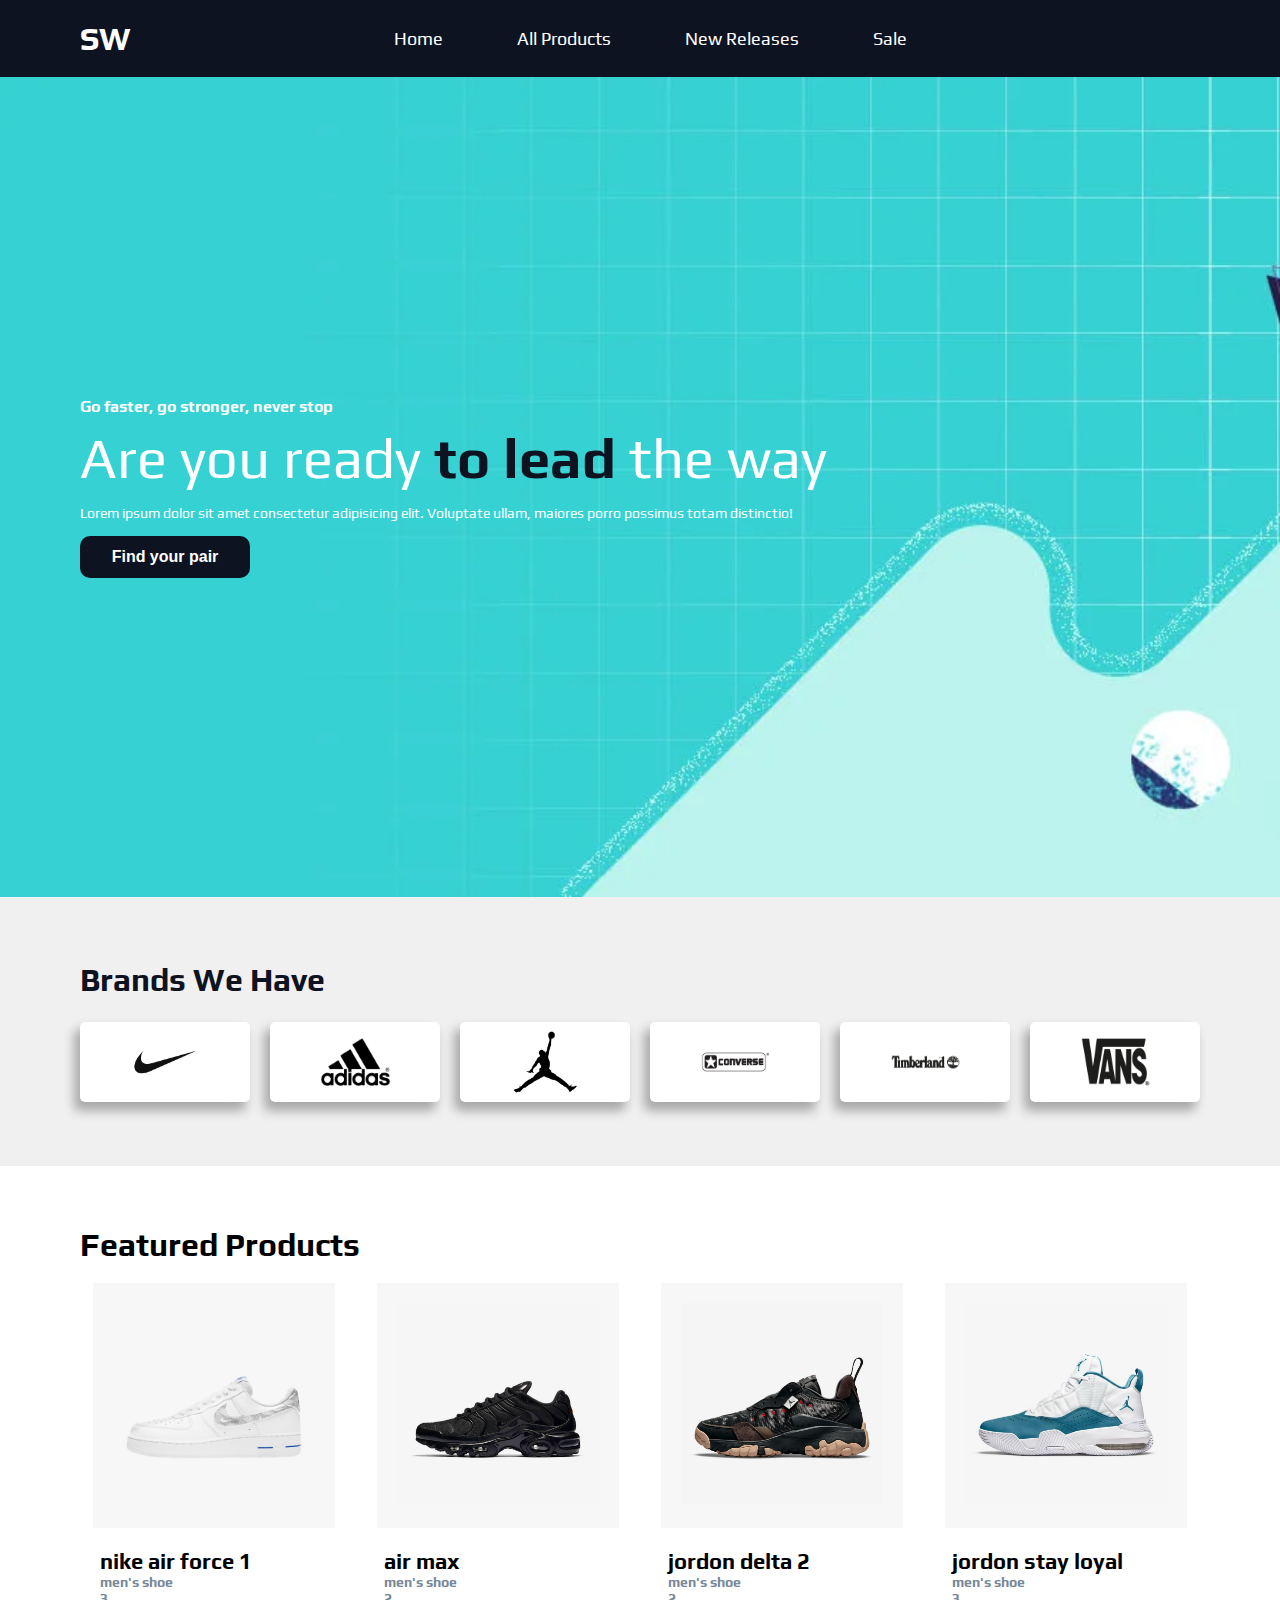
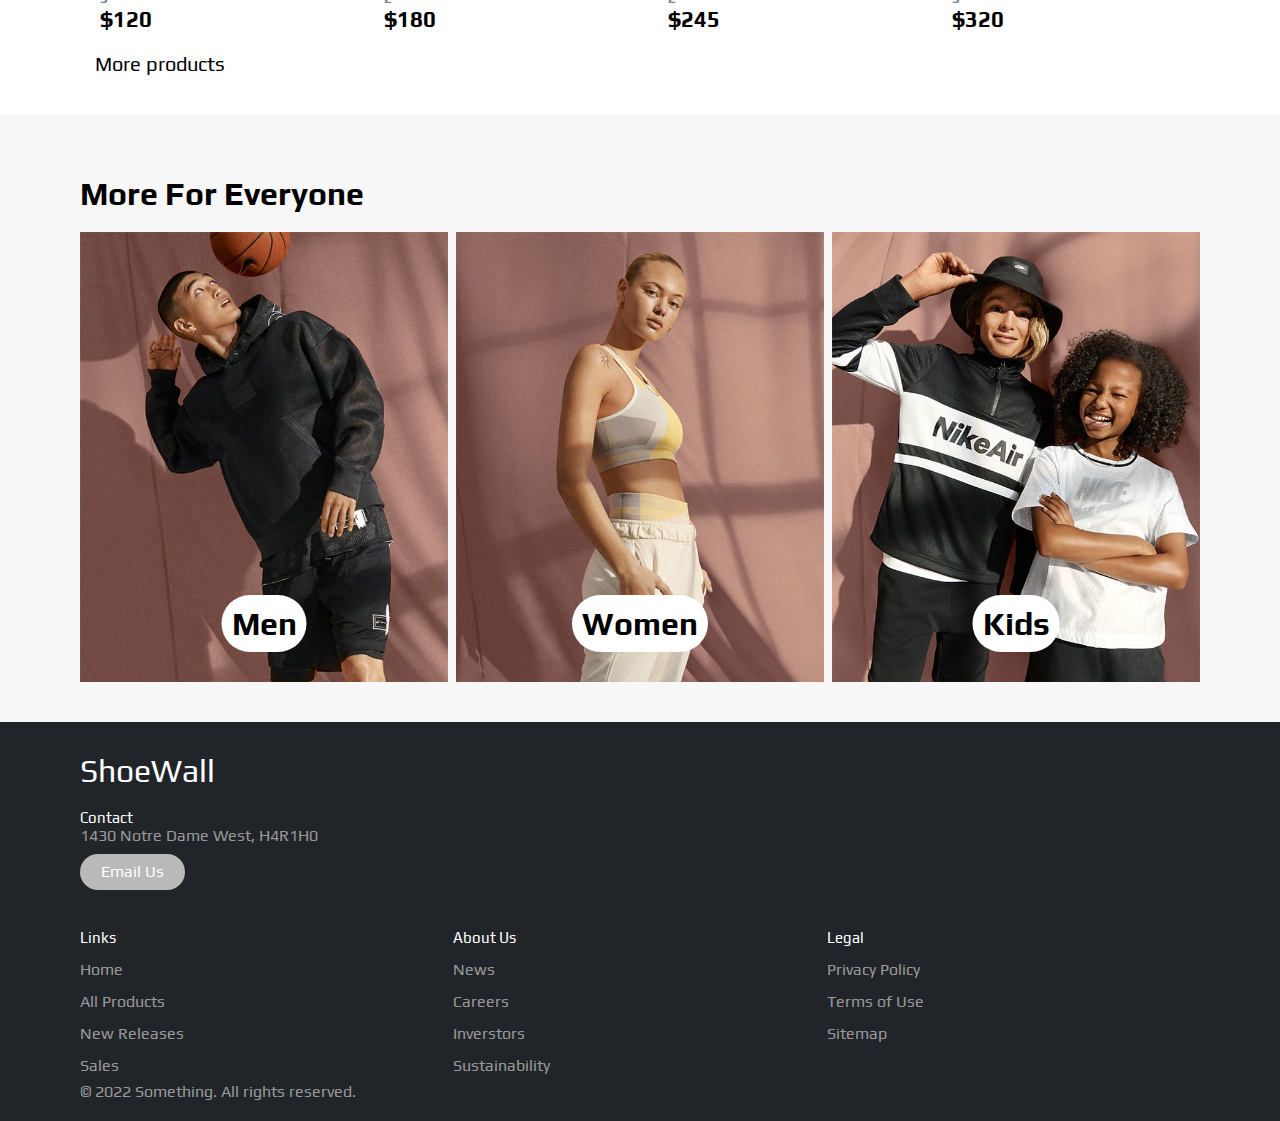
==== commit b1cae9e2: "made site responsive" ====
--- a/index.html
+++ b/index.html
@@ -102,22 +102,22 @@
         <div class="company-center">
             <h1><span>Brands</span> We Have</h1>
             <div class="logos">
-                <div>
+                <div class="brand-btn" data-brand="nike">
                     <img src="./images/logos/nike.png" alt="nike logo">
                 </div>
-                <div>
+                <div class="brand-btn" data-brand="adidas">
                     <img src="./images/logos/adidas.png" alt="adidas logo">
                 </div>
-                <div>
+                <div class="brand-btn" data-brand="jordon">
                     <img src="./images/logos/air-jordan.png" alt="jordan logo">
                 </div>
-                <div>
+                <div class="brand-btn" data-brand="converse">
                     <img src="./images/logos/converse.png" alt="converse logo">
                 </div>
-                <div>
+                <div class="brand-btn" data-brand="timberland">
                     <img src="./images/logos/timberland.png" alt="timberland logo">
                 </div>
-                <div>
+                <div class="brand-btn" data-brand="vans">
                     <img src="./images/logos/vans.png" alt="vans logo">
                 </div>
             </div>
--- a/css/navbar.css
+++ b/css/navbar.css
@@ -73,9 +73,8 @@
 }
 
 .menu-icon{
-    display: block;
+  display: block !important;
 }
-
 
 
 .nav-link {
@@ -107,8 +106,8 @@
     .nav-links{
         display: block;
     }
-    .menu-icon{
-    display: none;
+.menu-icon{
+  display: none !important;
 }
 }
 
--- a/css/cart.css
+++ b/css/cart.css
@@ -22,7 +22,7 @@
 }
 
 .cart{
-    width: 30%;
+    width: 35%;
     height: 100%;
     background:#fff;
     position: fixed;
@@ -128,4 +128,24 @@
 .scroll-off{
     height: 100vh;
     overflow-y: hidden;
-}+}
+
+@media screen and (max-width: 320px){
+    .cart{
+        width: 100%;
+    }
+}
+@media screen and (max-width: 576px) and (min-width:320px){
+    .cart{
+        width: 100%;
+    }
+}
+
+@media screen and (max-width: 992px) and (min-width: 576px){
+    .cart{
+        width: 40%;
+    }
+}
+/* @media screen and (max-width: 1200px) and (min-width: 992px){
+
+}  */--- a/css/style.css
+++ b/css/style.css
@@ -199,12 +199,17 @@
 
 .company .logos div{
     /* width: 15%; */
-    height: 20vh;
-    padding: 0px 2.25rem;
+    height: 5rem;
+    /* width: 5rem; */
+    padding: 0px .50rem;
     background: #fff;
-    flex: 1 80px;
-    border-radius: 10px;
+    display: flex;
+    align-items: center;
+    justify-content: center;
+    flex: 1;
+    border-radius: 5px;
     box-shadow: -5px 8px 11px 1px rgba(0,0,0,0.3);
+    /* border: 2px solid rgb(101, 101, 101); */
     transition: all 0.5s ease;
 }
 .company .logos div:hover{
@@ -213,7 +218,7 @@
 }
 
 .company .logos div img{
-    width: 100%;
+    width: 50%;
     height: 100%;
     /* padding: 0 1.25rem; */
 }
@@ -464,13 +469,18 @@
     
 } */
 
-@media screen and (max-width: 320px){
+@media screen and (max-width: 380px){
     .featured-pro{
     grid-template-columns: repeat(1, 1fr);
 }
 .logos{
+    /* width: 60%; */
     grid-template-columns: repeat(2, 1fr);
     /* grid-auto-rows: 180px; */
+}
+
+.logos div{
+    padding: 0px 0rem;
 }
 .gender{
     display: grid;
@@ -478,7 +488,7 @@
     grid-auto-rows: 450px 450px 450px;
 }
 }
-@media screen and (max-width: 576px) and (min-width:320px){
+@media screen and (max-width: 576px) and (min-width:380px){
     /* body{
         background: red;
     } */
@@ -487,7 +497,7 @@
     /* grid-template-rows: 200px;    */
 }
 .logos{
-    grid-template-columns: repeat(2, 1fr);
+    grid-template-columns: repeat(3, 1fr);
 }
 .gender{
     display: grid;
@@ -531,7 +541,7 @@
     grid-template-columns: repeat(3, 1fr);
 }
 .company .logos div{
-    height: 25vh;
+    /* height: 5rem; */
 }
 .gender{
     grid-template-columns: repeat(2, 1fr);
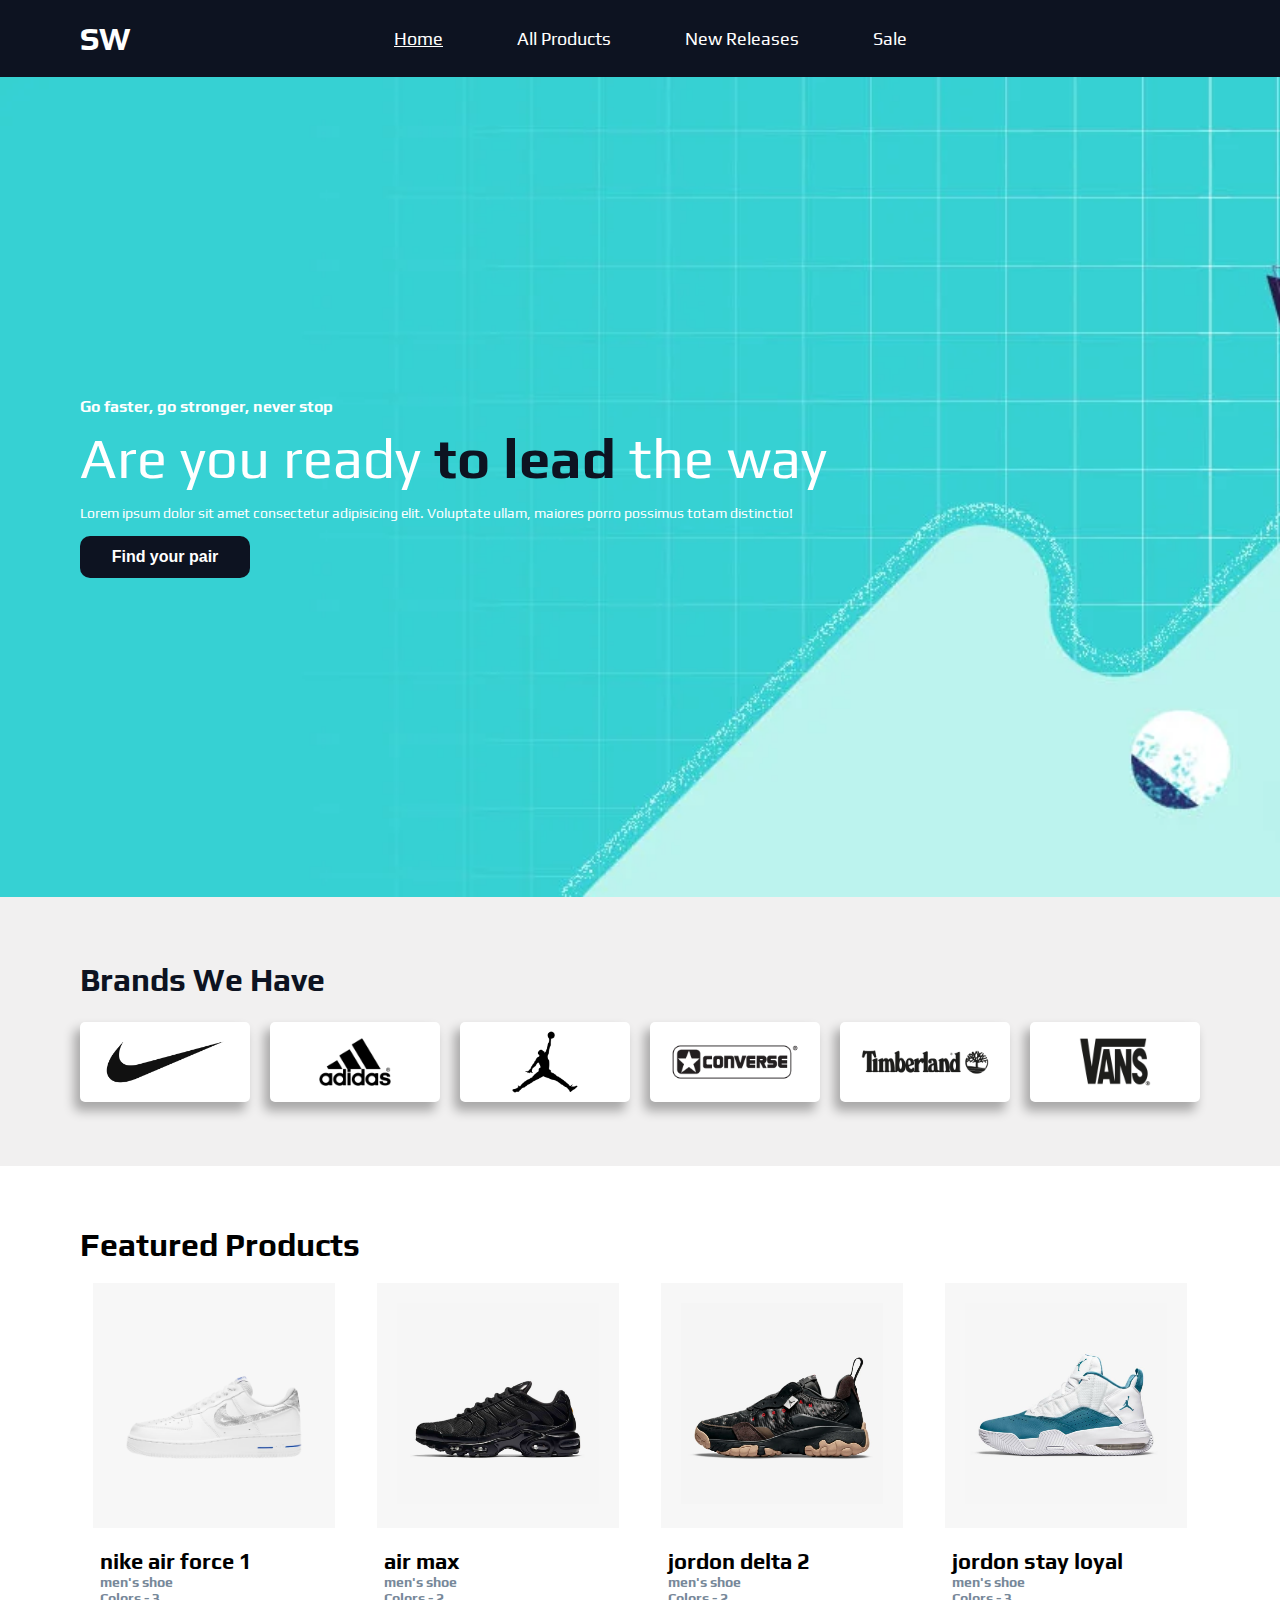
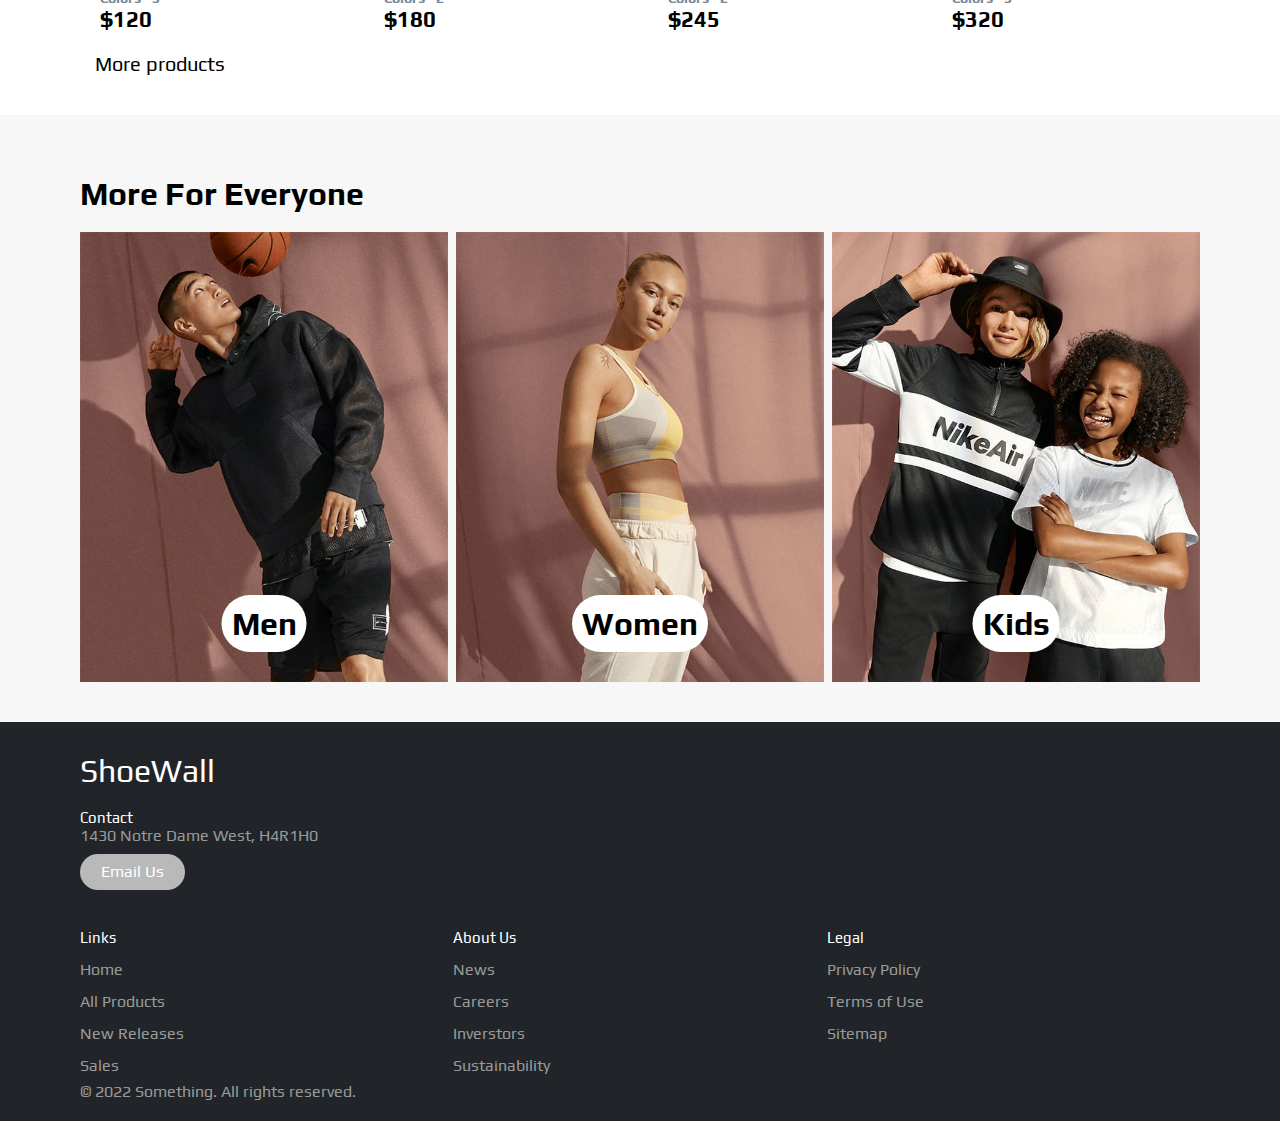
==== commit 14368173: "overlay fade-in-out and check responsiveness" ====
--- a/index.html
+++ b/index.html
@@ -1,79 +1,82 @@
 <!DOCTYPE html>
 <html lang="en">
-
-<head>
-    <meta charset="UTF-8">
-    <meta name="viewport" content="width=device-width, initial-scale=1.0">
-    <meta http-equiv="X-UA-Compatible" content="ie=edge">
+  <head>
+    <meta charset="UTF-8" />
+    <meta name="viewport" content="width=device-width, initial-scale=1.0" />
+    <meta http-equiv="X-UA-Compatible" content="ie=edge" />
     <title>Shoes | Home</title>
-    <link rel="stylesheet" href="https://cdnjs.cloudflare.com/ajax/libs/font-awesome/6.0.0-beta3/css/all.min.css" integrity="sha512-Fo3rlrZj/k7ujTnHg4CGR2D7kSs0v4LLanw2qksYuRlEzO+tcaEPQogQ0KaoGN26/zrn20ImR1DfuLWnOo7aBA=="
-        crossorigin="anonymous" referrerpolicy="no-referrer" />
-    <link rel="stylesheet" href="./css/navbar.css">
-    <link rel="stylesheet" href="./css/cart.css">
-    <link rel="stylesheet" href="./css/style.css">
+    <!-- FONT AWESOME ICONS -->
+    <link
+      rel="stylesheet"
+      href="https://cdnjs.cloudflare.com/ajax/libs/font-awesome/6.0.0-beta3/css/all.min.css"
+      integrity="sha512-Fo3rlrZj/k7ujTnHg4CGR2D7kSs0v4LLanw2qksYuRlEzO+tcaEPQogQ0KaoGN26/zrn20ImR1DfuLWnOo7aBA=="
+      crossorigin="anonymous"
+      referrerpolicy="no-referrer"
+    />
+
+    <!-- Stylesheet for the navbar -->
+    <link rel="stylesheet" href="./css/navbar.css" />
+    <!-- Stylesheet for the cart -->
+    <link rel="stylesheet" href="./css/cart.css" />
+    <!-- Stylesheet for the homepage -->
+    <link rel="stylesheet" href="./css/style.css" />
+
     <script defer type="module" src="main.js"></script>
-    <!-- <script defer type="module" src="allProducts.js"></script> -->
-</head>
-
-<body>
+  </head>
+
+  <body>
     <nav class="nav-bar">
-        <div class="nav">
-            <h1 class="main-logo"><a href="index.html">SW<i class="fas fa-shoe-prints"></i></a></h1>
-            <div class="nav-links">
-                <ul>
-                    <li><a href="index.html">Home</a></li>
-                    <li><a href="allproducts.html">All Products</a></li>
-                    <li><a href="#">New Releases</a></li>
-                    <li><a href="#">Sale</a></li>
-                </ul>
-            </div>
-            <div class="icons">
-                <!-- <i class="fas fa-search"></i> -->
-                <!-- <i class="fas fa-heart"></i> -->
-                <i class="fas fa-shopping-cart cart-icon"></i>
-                <i class="fas fa-bars menu-icon"></i>
-            </div>
-        </div>
+      <div class="nav">
+        <h1 class="main-logo">
+          <a href="index.html">SW<i class="fas fa-shoe-prints"></i></a>
+        </h1>
+        <div class="nav-links">
+          <ul>
+            <li><a href="index.html" class="active">Home</a></li>
+            <li><a href="allproducts.html">All Products</a></li>
+            <li><a href="#">New Releases</a></li>
+            <li><a href="#">Sale</a></li>
+          </ul>
+        </div>
+        <div class="icons">
+          <i class="fas fa-shopping-cart cart-icon"></i>
+          <i class="fas fa-bars menu-icon"></i>
+        </div>
+      </div>
     </nav>
     <div class="side-nav">
-        <div class="navbar">
-            <ul class="navi-link">
-                <li><a href="index.html" class="nav-link">Home</a></li>
-                <li><a href="allproducts.html" class="nav-link">All Products</a></li>
-                <li><a href="#" class="nav-link">New Releases</a></li>
-                <li><a href="#" class="nav-link">Sale</a></li>
-            </ul>
-        </div>
+      <div class="navbar">
+        <ul class="navi-link">
+          <li><a href="index.html" class="nav-link">Home</a></li>
+          <li><a href="allproducts.html" class="nav-link">All Products</a></li>
+          <li><a href="#" class="nav-link">New Releases</a></li>
+          <li><a href="#" class="nav-link">Sale</a></li>
+        </ul>
+      </div>
     </div>
     <main class="header">
-        <div class="header-container">
-            <div class="content">
-                <h4>Go faster, go stronger, never stop</h4>
-                <h1>Are you ready  <span class="imp">to lead</span> the way</h1>
-                <p>Lorem ipsum dolor sit amet consectetur adipisicing elit. Voluptate ullam, maiores porro possimus
-                    totam distinctio!</p>
-                <button>Find your pair <i class="fas fa-shoe-prints"></i> </button>
-            </div>
-            <!-- <div class="product-main">
-                <!-- <div class="blob-center"> -->
-                    <!-- <div class="blob">  -->
-                        <!-- <img src="./images/logos/blob.svg" alt="" width="" class="blob-img"> -->
-                        <!-- <img src="./images/header-bg.jpg" alt="" width="" class="shoe"> -->
-                    <!-- </div> -->
-                <!-- </div> -->
-
-                
-            <!-- </div> -->
-        </div>
+      <div class="header-container">
+        <div class="content">
+          <h4>Go faster, go stronger, never stop</h4>
+          <h1>Are you ready <span class="imp">to lead</span> the way</h1>
+          <p>
+            Lorem ipsum dolor sit amet consectetur adipisicing elit. Voluptate
+            ullam, maiores porro possimus totam distinctio!
+          </p>
+          <a href="allproducts.html"><button>Find your pair <i class="fas fa-shoe-prints"></i></button></a>
+          <!-- <button>Find your pair <i class="fas fa-shoe-prints"></i></button> -->
+        </div>
+      </div>
     </main>
-    <div class="cart-overlay">
-        <div class="cart">
-            <div class="cart-header">
-                <i class="fas fa-times close-cart"></i>
-                <h1>Your Cart</h1>
-            </div>
-            <div class="empty"></div>
-            <!-- <div class="cart-pro">
+    <div class="cart-overlay has-fade">
+      <div class="cart">
+        <div class="cart-header">
+          <i class="fas fa-times close-cart"></i>
+          <h1>Your Cart</h1>
+        </div>
+        <div class="empty"></div>
+        <!-- Product markup in the cart -->
+        <!-- <div class="cart-pro">
                 <div class="product">
                     <img src="./images/nike/air-force-1/air-force-1-shoe-sPqktH.jpg" width="300px" alt="">
                 </div>
@@ -92,43 +95,41 @@
                     <i class="fas fa-trash-alt"></i>
                 </div>
             </div> -->
-            <div class="cartTotal"></div>
-        </div>
+        <div class="cartTotal"></div>
+      </div>
     </div>
-    <!-- <section class="offers">
-            <img src="./images/free.webp" alt="">
-        </section> -->
     <section class="company">
-        <div class="company-center">
-            <h1><span>Brands</span> We Have</h1>
-            <div class="logos">
-                <div class="brand-btn" data-brand="nike">
-                    <img src="./images/logos/nike.png" alt="nike logo">
-                </div>
-                <div class="brand-btn" data-brand="adidas">
-                    <img src="./images/logos/adidas.png" alt="adidas logo">
-                </div>
-                <div class="brand-btn" data-brand="jordon">
-                    <img src="./images/logos/air-jordan.png" alt="jordan logo">
-                </div>
-                <div class="brand-btn" data-brand="converse">
-                    <img src="./images/logos/converse.png" alt="converse logo">
-                </div>
-                <div class="brand-btn" data-brand="timberland">
-                    <img src="./images/logos/timberland.png" alt="timberland logo">
-                </div>
-                <div class="brand-btn" data-brand="vans">
-                    <img src="./images/logos/vans.png" alt="vans logo">
-                </div>
-            </div>
-        </div>
+      <div class="company-center">
+        <h1><span>Brands</span> We Have</h1>
+        <div class="logos">
+          <div class="brand-btn scale" data-brand="nike">
+            <img src="./images/logos/nike.png" alt="nike logo" />
+          </div>
+          <div class="brand-btn" data-brand="adidas">
+            <img src="./images/logos/adidas.png" alt="adidas logo" />
+          </div>
+          <div class="brand-btn" data-brand="jordon">
+            <img src="./images/logos/air-jordan.png" alt="jordan logo" />
+          </div>
+          <div class="brand-btn scale" data-brand="converse">
+            <img src="./images/logos/converse.png" alt="converse logo" />
+          </div>
+          <div class="brand-btn scale" data-brand="timberland">
+            <img src="./images/logos/timberland.png" alt="timberland logo" />
+          </div>
+          <div class="brand-btn" data-brand="vans">
+            <img src="./images/logos/vans.png" alt="vans logo" />
+          </div>
+        </div>
+      </div>
     </section>
 
     <section class="products">
-        <div class="featured">
-            <h1 class="head">Featured Products</h1>
-            <div class="featured-pro">
-                <!-- <div class="pro-card">
+      <div class="featured">
+        <h1 class="head">Featured Products</h1>
+        <div class="featured-pro">
+          <!-- Single product card -->
+          <!-- <div class="pro-card">
                    <div class="header">
                         <img src="./images/nike/air-force-1/img1.png" alt="" class="pro-img">
                    </div>
@@ -141,103 +142,106 @@
                     <i class="fas fa-shopping-cart"></i>
                    </div>
                 </div>-->
-            </div>
-            <a href="allproducts.html" class="more-pro">More products <i class="fas fa-arrow-right"></i></a>
-        </div>
+          <!-- end of single product card -->
+        </div>
+        <a href="allproducts.html" class="more-pro"
+          >More products <i class="fas fa-arrow-right"></i
+        ></a>
+      </div>
     </section>
-    <section class="full">
-        <div class="more">
-            <h1 class="heading">More For Everyone </h1>
-            <section class="gender">
-
-                <div class="men">
-                    <!-- <img src="./images/men.jpg" alt=""> -->
-                    <h1>Men</h1>
-                </div>
-                <div class="women">
-                    <!-- <img src="./images/women.jpg" alt=""> -->
-                    <h1>Women</h1>
-                </div>
-                <div class="kids">
-                    <!-- <img src="./images/kids.jpg" alt=""> -->
-                    <h1>Kids</h1>
-                </div>
-            </section>
-        </div>
+    <section class="gender-category">
+      <div class="category-center">
+        <h1 class="heading">More For Everyone</h1>
+        <section class="gender">
+          <div class="men">
+            <!-- <img src="./images/men.jpg" alt=""> -->
+            <h1>Men</h1>
+          </div>
+          <div class="women">
+            <!-- <img src="./images/women.jpg" alt=""> -->
+            <h1>Women</h1>
+          </div>
+          <div class="kids">
+            <!-- <img src="./images/kids.jpg" alt=""> -->
+            <h1>Kids</h1>
+          </div>
+        </section>
+      </div>
     </section>
 
     <footer class="footer">
-        <div class="footer-center">
-            <div class="footer-addr">
-                <h1 class="footer-logo">ShoeWall <i class="fas fa-shoe-prints"></i></h1>
-                <h2>Contact</h2>
-                <address>
-                    1430 Notre Dame West, H4R1H0<br>
-                    <a class="footer-btn" href="mailto:example@gmail.com">Email Us</a>
-                </address>
-            </div>
-            
-            <ul class="footer-nav">
-                <li class="nav-item">
-                    <h2 class="nav-title">Links</h2>
-                    <ul class="nav-ul">
-                        <li>
-                            <a href="index.html">Home</a>
-                        </li>
-                        <li>
-                            <a href="allproducts.html">All Products</a>
-                        </li>
-                        <li>
-                            <a href="#">New Releases</a>
-                        </li>
-                        <li>
-                            <a href="#">Sales</a>
-                        </li>
-                    </ul>
-                </li>
-            
-                <li class="nav-item">
-                    <h2 class="nav-title">About Us</h2>
-                    <ul class="nav-ul ">
-                        <li>
-                            <a href="#">News</a>
-                        </li>
-                        <li>
-                            <a href="#">Careers</a>
-                        </li>
-                        <li>
-                            <a href="#">Inverstors</a>
-                        </li>
-                        <li>
-                            <a href="#">Sustainability</a>
-                        </li>
-                    </ul>
-                </li>
-            
-                <li class="nav-item">
-                    <h2 class="nav-title">Legal</h2>
-            
-                    <ul class="nav-ul">
-                        <li>
-                            <a href="#">Privacy Policy</a>
-                        </li>
-            
-                        <li>
-                            <a href="#">Terms of Use</a>
-                        </li>
-            
-                        <li>
-                            <a href="#">Sitemap</a>
-                        </li>
-                    </ul>
-                </li>
+      <div class="footer-center">
+        <div class="footer-addr">
+          <h1 class="footer-logo">
+            ShoeWall <i class="fas fa-shoe-prints"></i>
+          </h1>
+          <h2>Contact</h2>
+          <address>
+            1430 Notre Dame West, H4R1H0<br />
+            <a class="footer-btn" href="mailto:example@gmail.com">Email Us</a>
+          </address>
+        </div>
+
+        <ul class="footer-nav">
+          <li class="nav-item">
+            <h2 class="nav-title">Links</h2>
+            <ul class="nav-ul">
+              <li>
+                <a href="index.html">Home</a>
+              </li>
+              <li>
+                <a href="allproducts.html">All Products</a>
+              </li>
+              <li>
+                <a href="#">New Releases</a>
+              </li>
+              <li>
+                <a href="#">Sales</a>
+              </li>
             </ul>
-            
-            <div class="legal">
-                <p>&copy; 2022 Something. All rights reserved.</p>
-            </div>
-        </div>
+          </li>
+
+          <li class="nav-item">
+            <h2 class="nav-title">About Us</h2>
+            <ul class="nav-ul">
+              <li>
+                <a href="#">News</a>
+              </li>
+              <li>
+                <a href="#">Careers</a>
+              </li>
+              <li>
+                <a href="#">Inverstors</a>
+              </li>
+              <li>
+                <a href="#">Sustainability</a>
+              </li>
+            </ul>
+          </li>
+
+          <li class="nav-item">
+            <h2 class="nav-title">Legal</h2>
+
+            <ul class="nav-ul">
+              <li>
+                <a href="#">Privacy Policy</a>
+              </li>
+
+              <li>
+                <a href="#">Terms of Use</a>
+              </li>
+
+              <li>
+                <a href="#">Sitemap</a>
+              </li>
+            </ul>
+          </li>
+        </ul>
+
+        <div class="legal">
+          <p>&copy; 2022 Something. All rights reserved.</p>
+        </div>
+      </div>
     </footer>
-</body>
-
-</html>+  </body>
+</html>
--- a/css/navbar.css
+++ b/css/navbar.css
@@ -1,12 +1,3 @@
-@import url('https://fonts.googleapis.com/css2?family=Play:wght@400;700&family=Roboto:wght@400;700&display=swap');
-
-
-*{
-    margin: 0;
-    padding: 0;
-    box-sizing: border-box
-}
-/* #e0af59 */
 .nav-bar{
     width: 100%;
     padding: 1.25rem 0 1.25rem 0;
@@ -35,11 +26,13 @@
     cursor: pointer;
     text-decoration: none!important;
     color: #fff;
+    cursor: pointer;
 }
 
 
 .nav i{
     font-size: 40px;
+    cursor: pointer;
 }
 .nav-bar .nav .nav-links ul li{
     display: inline;
@@ -49,10 +42,16 @@
 } 
 .nav-bar ul li a{
     color: #ffffff;
-    text-decoration: none
+    text-decoration: none;
+    cursor: pointer;
+    transition: all 600ms ease-in-out;
 }
 .nav-bar ul li a:hover{
     text-decoration: underline;
+}
+
+.nav-bar ul li a.active{
+  text-decoration: underline;
 }
 .nav-links{
     display: none;
@@ -68,9 +67,9 @@
     font-size: 24px;
     padding-left: 30px
 }
-.nav .icons i:hover{
+/* .nav .icons i:hover{
     cursor: pointer;
-}
+} */
 
 .menu-icon{
   display: block !important;
@@ -92,15 +91,19 @@
 }
 
 .side-nav{
-    height: 0;
+  height: 0;
     overflow: hidden;
-    transition: 0.5s ease-in-out all;
+    transition: height 0.4s ease-in-out;
+    z-index: 5;
 }
+/* .hide-side{
+  height: 0;
+} */
 
 .show-side{
     height: 222px;
-    transition: 0.8s ease-in-out all;
-    overflow: visible;
+    transition: height 0.4s ease-in-out;
+    /* overflow: visible; */
 }
 @media screen and (min-width: 992px){
     .nav-links{
--- a/css/cart.css
+++ b/css/cart.css
@@ -1,12 +1,3 @@
-@import url('https://fonts.googleapis.com/css2?family=Play:wght@400;700&family=Roboto:wght@400;700&display=swap');
-
-*{
-    margin: 0;
-    padding: 0;
-    box-sizing: border-box
-}
-/* #e0af59 */
-
 .cart-overlay {
   position: fixed;
   top: 0;
@@ -17,8 +8,8 @@
   color: #000;
   background: rgba(0, 0, 0, 0.5);
   z-index:12;
-  transition: all 0.3s linear;
-  visibility: hidden;
+  /* transition: all 100ms linear; */
+  /* visibility: hidden; */
 }
 
 .cart{
@@ -30,13 +21,13 @@
     top: 0;
     z-index: 12;
     transform: translateX(100%);
-    transition: all 0.3s linear;
+    transition: transform 900ms ease;
     overflow: scroll;
     overflow-x: hidden;
-    /* scrollbar-width:  */
+    /* scrollbar-width: none; */
 }
 .cart::-webkit-scrollbar {
-  display: none;
+  /* display: none; */
 }
 
 .fa-times{
@@ -98,9 +89,9 @@
     transform: translateX(0)
 }
 
-.show-overlay{
-    visibility: visible
-}
+/* .show-overlay{
+    visibility: visible;
+} */
 .empty{
     /* position: relative; */
     max-height: 80vh;
@@ -130,6 +121,53 @@
     overflow-y: hidden;
 }
 
+
+
+
+.has-fade {
+  visibility: hidden;
+}
+
+@keyframes fade-in {
+  from {
+    visibility: hidden;
+    opacity: 0;
+  }
+  1% {
+    visibility: visible;
+    opacity: 0;
+  }
+  to {
+    visibility: visible;
+    opacity: 1;
+  }
+}
+.fade-in {
+  animation: fade-in 300ms ease-in-out forwards;
+}
+
+@keyframes fade-out {
+  from {
+    visibility: visible;
+    opacity: 1;
+  }
+  99% {
+    visibility: visible;
+    opacity: 0;
+  }
+  to {
+    visibility: hidden;
+    opacity: 0;
+  }
+}
+.fade-out {
+  animation: fade-out 600ms ease-in-out forwards;
+}
+
+
+
+
+
 @media screen and (max-width: 320px){
     .cart{
         width: 100%;
--- a/css/style.css
+++ b/css/style.css
@@ -1,589 +1,410 @@
-@import url('https://fonts.googleapis.com/css2?family=Play:wght@400;700&family=Roboto:wght@400;700&display=swap');
-
-
-*{
-    margin: 0;
-    padding: 0;
-    box-sizing: border-box
+@import url("https://fonts.googleapis.com/css2?family=Play:wght@400;700&family=Roboto:wght@400;700&display=swap");
+
+* {
+  margin: 0;
+  padding: 0;
+  box-sizing: border-box;
 }
 /* #e0af59 */
 
-body{
-    background: #3E5C76;
-    color: #fff;
-    font-family: 'Play', sans-serif;
-    font-weight: 400;
-}
-.header{
-    min-height: calc(100vh - (2.50rem + 40px));
-    /* height: 90vh; */
-    background: url('../images/header-bg.jpg');
-    background-size: cover;
-    background-repeat: no-repeat;
-    /* background-position: -100px; */
-}
-
-.header-container{
-    width: 90vw;
-    max-width: 1120px; 
-    /* min-height: 100%; */
-    min-height: calc(100vh - (2.50rem + 40px));
-    color: #fff;
-    /* padding: 1rem; */
-    /* color: #000; */
-    margin: 0 auto;
-    display: flex;
-    /* flex-direction: column-reverse; */
-    justify-content: center;
-    align-items: center;
-    /* background: rgba(0, 0, 0, 0.5); */
-}
-
-.header-container .content{
-    width: 100%;
-    display: flex;
-    flex-direction: column;
-    align-items: left;
-    justify-content: center ;
-    padding: 1.25rem 0rem;
-    /* height: 90vh; */
-    /* background: rgba(0, 0, 0, 0.5); */
-}
-
-.content h1{
-    font-size: 3.5rem;
-}
-
-.content h1{
-    font-weight: 400;
-    padding-top: 10px;
-}
-.content h1 span{
-    font-weight: bold;
-    color: #0D1321;
-}
-
-.content p{
-    padding-top: 15px;
-    font-size: 14px
-}
-
-.content button{
-    width: 170px;
-    padding: 12px 10px;
-    margin-top: 15px;
-    color: #fff;
-    border: none;
-    background: #0D1321;
-    border-radius: 10px;
-    font-size: 16px;
-    font-weight: bold;
-}
-
-.content button:hover{
-    /* color: lightgrey; */
-    background: #748CAB;
-    cursor: pointer;
-}
-.product-main{
-   /* margin-top: 10rem; */
-    width: 100%;
-    /* padding: 1rem; */
-    height: 22rem;
-    /* padding: 6rem 1rem; */
-    /* display: flex;
-    justify-content: center;
-    align-items: center; */
-    /* display: none; */
-}
-.blob{
-    position: relative;
-    width: 100%;
-    /* height: 100%;  */
-    /* position: relative; */
-    display: flex;
-    justify-content: center;
-    align-items: center;
-}
-
-.blob-img{
-    width: 70%;
-    /* height: 0%; */
-}
-/* 
-.blob-center{
-    display: flex;
-    justify-content: center;
-    align-items: center
-} */
-
-.shoe{
-    width: 80%;
-    position: absolute;
-    top: 50%;
-    /* left: 50%;  */
-    transform: rotate(20deg);  
-    z-index: 11;
-}
-
-
-.offers{
-    width: 100%;
-}
-
-.offers img{
-    width: 100%;
-    height: 100%;
-}
-.company{
-    width: 100%;
-    /* height: 50vh; */
-    padding: 4rem 2rem;
-    background: rgb(241, 240, 240);
-    display: flex;
-    /* flex-direction: column; */
-    justify-content: center;
-    align-items: center;
-    /* flex-wrap: wrap; */
-    /* margin-top: 80px; */
-    /* position: relative; */
-}
-
-.company-center{
-    width: 90vw;
-    max-width: 1120px;
-    margin: 0 auto;
-}
-/* .wave{
-    position: relative;
-    z-index: -1;
-    top: 0; 
-} */
-
-.company h1{
-    /* text-align: center; */
-    width: 90%;
-    /* height: 70vh; */
-    padding:  0 0 1.50rem 0;
-    font-size: 2rem;
-    /* position: absolute; */
-    top: 0px;
-    z-index: 1;
-    color: #0D1321;
-    /* border-bottom: 1px solid #e0af59; */
-}
-
-
-/* .company h1 span{
-    color: #0e494e;
-    color: #495057; 
-} */
-
-.logos{
-    /* width: 90%; */
-    /* height: 15vh; */
-    /* margin: 0 auto; */
-    display: grid;
-    grid-template-columns: repeat(6, 1fr);
-    /* grid-auto-rows: 300px; */
-    gap: 1.25rem;
-    /* display: flex;
-    flex-wrap: wrap;
-    gap: 2rem; */
-    
-    /* position: absolute; */
-    /* top: 30%;
-    left: 5%;
-    z-index: 2; */
-}
-
-.company .logos div{
-    /* width: 15%; */
-    height: 5rem;
-    /* width: 5rem; */
-    padding: 0px .50rem;
-    background: #fff;
-    display: flex;
-    align-items: center;
-    justify-content: center;
-    flex: 1;
-    border-radius: 5px;
-    box-shadow: -5px 8px 11px 1px rgba(0,0,0,0.3);
-    /* border: 2px solid rgb(101, 101, 101); */
-    transition: all 0.5s ease;
-}
-.company .logos div:hover{
-    transform: scale(1.1);
-
-}
-
-.company .logos div img{
-    width: 50%;
-    height: 100%;
-    /* padding: 0 1.25rem; */
-}
-
-.products{
-    width: 100%;
-    position: relative;
-    background: #fff;
-    padding: 40px 0 40px 0;
-}
-
-.featured{
-    width: 90vw;
-    max-width: 1120px;
-    margin: 0 auto;
-   color: #000;
-}
-.head{
-    padding: 20px 0 20px 0;
-}
-.featured-pro{
-    display: grid;
-    gap: 1em;
-    grid-template-columns: repeat(4, 1fr);
-    /* display: flex; */
-    /* flex-wrap: wrap; */
-}
-/* .pro-img:hover{
-    transform: scale(2);
-} */
-.pro-card{
-    /* flex: 1fr; */
-    width: 100%;
-    /* background: #f7f7f7; */
-    height: 100%;
-    display: flex;
-    flex-direction: column;
-    border-radius: 10px;
-    position: relative;
-
-}
-
-.pro-card:hover{
-    cursor: pointer;
-}
-
-.card-header{
-    /* width: 90%; */
-    background: #f7f7f7;
-    /* background: #000; */
-    position: relative;
-    /* height: 100%; */
-    width: 90%;
-    margin: 0 auto;
-    color: #000;
-    /* border-radius: 15px; */
-    /* overflow: hidden; */
-}
-
-.pro-card img{
-    width: 100%;
-    padding: 20px;
-    /* box-shadow: 0px 9px 15px -6px rgba(0,0,0,0.86); */
-    /* height: 100%; */
-}
-
-
-.pro-card .body{
-    color: #000;
-    padding: 20px;
-    position: relative;
-}
-
-.pro-card .body h3{
-    color: #000;
-    font-size: 22px;
-}
-.pro-card .body h6{
-    color: lightslategray;
-    font-size: 14px
-}
-
-.pro-card .body i{
-    position: absolute;
-    right: 20px;;
-    bottom: 20px;
-    font-size: 24px
-}
-
-.pro-card .fa-heart{
-    position: absolute;
-    top: 20px;
-    right: 20px;
-    color: #b9b9b9;
-    font-size: 24px;
-}
-.pro-card .fa-heart:hover{
-    color: red;
-    cursor: pointer;
-}
-
-.pro-card .fa-shopping-cart{
-    cursor: pointer;
-}
-
-.flip{
-    transform: scaleX(-1)
-}
-.more-pro{
-    text-decoration: none;
-    font-size: 20px;
-    padding: 15px 15px; 
-    color: #000;
-}
-.more-pro:hover{
-    text-decoration: underline;
-}
-
-.full{
-    width: 100%;
-    /* height: 80vh; */
-    background: #f7f7f7;
-    /* margin-top: 80px; */
-    padding: 40px 0;
-}
-.more {
-    width: 90vw;
-    max-width: 1120px;
-    margin: 0 auto;
-}
-.heading{
-    padding: 20px 0;
-    color: #000;
-}
-.gender{
-    position: relative;
-    /* width: 90%;
-    margin: 0 auto; */
-    /* height: 90vh; */
-    display: grid;
-    grid-template-columns: repeat(3, 1fr); 
-    /* grid-template-columns: repeat(3, 1fr); */
-    grid-template-rows: 450px; 
-    /* flex-wrap: wrap;
-    flex-direction: row; */
-    grid-gap: 0.5rem;
-    /* background: #fff; */
-}
-.men{
-    background: url('../images/men.jpg');
-    background-position: 0 0;
-    background-size: cover;
-    background-repeat: no-repeat;
-
-}
-.women{
-    background: url('../images/women.jpg');
-    background-position: 0 0;
-    background-size: cover;
-    background-repeat: no-repeat;
-}
-.kids{
-    background: url('../images/kids.jpg');
-    background-position: 0 0;
-    background-size: cover;
-    background-repeat: no-repeat;
-}
-.men, .women, .kids{
-    position: relative;
-}
-/* .men h1, .women h1, .kids h1{
-    position: absolute;
-    bottom: 100px;
-} */
-.men img, .women img, .kids img{
-    width: 100%;
-    height: 100%;
-}
-/* .women{
-    background: url('./images/women.jpg');
-    background-position: center;
-    background-size: cover;
-    background-repeat: no-repeat;
-} */
-/* .kids{
-    background: url('./images/men.jpg');
-    background-position: center;
-    background-size: cover;
-    background-repeat: no-repeat;
-} */
-.gender .men, .women, .kids{
-    /* position: relative; */
-    /* flex-grow: 1; */
-    /* margin: 10px; */
-    /* flex-gap: 1rem; */
-    /* display: flex;
-    transition: 1s;
-    justify-content: center;
-    align-items: center; */
-    /* overflow: hidden; */
-    /* flex: 1; */
-}
-/* .gender .men:hover{
-    flex-grow: 1;
-    flex: 1.1;
-}
-.gender .women:hover{
-    flex-grow: 2;
-    flex: 1.1;
-
-}
-.gender .kids:hover{
-    flex-grow: 2;
-    flex: 1.1;
-} */
-
-.gender h1{
-    position: absolute;
-    bottom: 30px;
-    left: 50%;
-    transform: translate(-50%, 0);
-    /* left: 10px; */
-    background: #fff;
-    color: #000;
-    padding: 10px;
-    border-radius: 30px;
-    cursor: pointer;
-}
-
-
-
-
-/* @media screen and (min-width: 992px){
-    
-}
-.featured-pro{
-    /* display: grid;
-    gap: 1em; 
-    grid-template-columns: repeat(2, 1fr);
-}
-.logos{
-    grid-template-columns: repeat(4, 1fr);
-}
-} */
-
-
-/* @media screen and (max-width: 590px){
-    
-} */
-
-@media screen and (max-width: 380px){
-    .featured-pro{
+body {
+  /* background: #3e5c76; */
+  color: #fff;
+  font-family: 'Play', sans-serif;
+  font-weight: 400;
+}
+.header {
+  min-height: calc(100vh - (2.5rem + 40px));
+  background: url("../images/header-bg.jpg");
+  background-size: cover;
+  background-repeat: no-repeat;
+}
+
+.header-container {
+  width: 90vw;
+  max-width: 1120px;
+  min-height: calc(100vh - (2.5rem + 40px));
+  color: #fff;
+  margin: 0 auto;
+  display: flex;
+  justify-content: center;
+  align-items: center;
+}
+
+.header-container .content {
+  width: 100%;
+  display: flex;
+  flex-direction: column;
+  align-items: left;
+  justify-content: center;
+  padding: 1.25rem 0rem;
+}
+
+.content h1 {
+  font-size: 3.5rem;
+}
+
+.content h1 {
+  font-weight: 400;
+  padding-top: 10px;
+}
+.content h1 span {
+  font-weight: bold;
+  color: #0d1321;
+}
+
+.content p {
+  padding-top: 15px;
+  font-size: 14px;
+}
+
+.content button {
+  width: 170px;
+  padding: 12px 10px;
+  margin-top: 15px;
+  color: #fff;
+  border: none;
+  background: #0d1321;
+  border-radius: 10px;
+  font-size: 16px;
+  font-weight: bold;
+}
+
+.content button:hover {
+  /* color: lightgrey; */
+  background: #748cab;
+  cursor: pointer;
+}
+.product-main {
+  width: 100%;
+  height: 22rem;
+}
+
+.company {
+  width: 100%;
+  /* height: 50vh; */
+  padding: 4rem 2rem;
+  background: rgb(241, 240, 240);
+  display: flex;
+  /* flex-direction: column; */
+  justify-content: center;
+  align-items: center;
+  /* flex-wrap: wrap; */
+  /* margin-top: 80px; */
+  /* position: relative; */
+}
+
+.company-center {
+  width: 90vw;
+  max-width: 1120px;
+  margin: 0 auto;
+}
+
+.company h1 {
+  width: 90%;
+  /* height: 70vh; */
+  padding: 0 0 1.5rem 0;
+  font-size: 2rem;
+  top: 0px;
+  z-index: 1;
+  color: #0d1321;
+}
+
+.logos {
+  display: grid;
+  grid-template-columns: repeat(6, 1fr);
+  /* grid-auto-rows: 300px; */
+  gap: 1.25rem;
+}
+
+.brand-btn {
+  /* width: 15%; */
+  height: 5rem;
+  /* width: 5rem; */
+  padding: 0px 0.5rem;
+  background: #fff;
+  display: flex;
+  align-items: center;
+  justify-content: center;
+  flex: 1;
+  border-radius: 5px;
+  box-shadow: -5px 8px 11px 1px rgba(0, 0, 0, 0.3);
+  cursor: pointer;
+  /* border: 2px solid rgb(101, 101, 101); */
+  transition: all 0.5s ease;
+}
+.brand-btn:hover {
+  transform: scale(1.1);
+}
+
+.brand-btn img {
+  /* width: 50%; */
+  height: 100%;
+  
+  /* padding: 0 1.25rem; */
+}
+.scale img{
+  transform: scale(1.8);
+}
+
+.products {
+  width: 100%;
+  position: relative;
+  background: #fff;
+  padding: 40px 0 40px 0;
+}
+
+.featured {
+  width: 90vw;
+  max-width: 1120px;
+  margin: 0 auto;
+  color: #000;
+}
+.head {
+  padding: 20px 0 20px 0;
+}
+.featured-pro {
+  display: grid;
+  gap: 1em;
+  grid-template-columns: repeat(4, 1fr);
+  /* display: flex; */
+  /* flex-wrap: wrap; */
+}
+
+.pro-card {
+  /* flex: 1fr; */
+  width: 100%;
+  /* background: #f7f7f7; */
+  height: 100%;
+  display: flex;
+  flex-direction: column;
+  border-radius: 10px;
+  position: relative;
+}
+
+.pro-card:hover {
+  cursor: pointer;
+}
+
+.card-header {
+  /* width: 90%; */
+  background: #f7f7f7;
+  /* background: #000; */
+  position: relative;
+  /* height: 100%; */
+  width: 90%;
+  margin: 0 auto;
+  color: #000;
+}
+
+.pro-card img {
+  width: 100%;
+  padding: 20px;
+}
+
+.pro-card .body {
+  color: #000;
+  padding: 20px;
+  position: relative;
+}
+
+.pro-card .body h3 {
+  color: #000;
+  font-size: 22px;
+}
+.pro-card .body h6 {
+  color: lightslategray;
+  font-size: 14px;
+}
+
+.pro-card .body i {
+  position: absolute;
+  right: 20px;
+  bottom: 20px;
+  font-size: 24px;
+}
+
+.pro-card .fa-heart {
+  position: absolute;
+  top: 20px;
+  right: 20px;
+  color: #b9b9b9;
+  font-size: 24px;
+}
+.pro-card .fa-heart:hover {
+  color: red;
+  cursor: pointer;
+}
+
+.pro-card .fa-shopping-cart {
+  cursor: pointer;
+}
+
+.flip {
+  transform: scaleX(-1);
+}
+.more-pro {
+  text-decoration: none;
+  font-size: 20px;
+  padding: 15px 15px;
+  color: #000;
+}
+.more-pro:hover {
+  text-decoration: underline;
+}
+
+.gender-category {
+  width: 100%;
+  /* height: 80vh; */
+  background: #f7f7f7;
+  /* margin-top: 80px; */
+  padding: 40px 0;
+}
+.category-center {
+  width: 90vw;
+  max-width: 1120px;
+  margin: 0 auto;
+}
+.heading {
+  padding: 20px 0;
+  color: #000;
+}
+.gender {
+  position: relative;
+  display: grid;
+  grid-template-columns: repeat(3, 1fr);
+  /* grid-template-columns: repeat(3, 1fr); */
+  grid-template-rows: 450px;
+  grid-gap: 0.5rem;
+  /* background: #fff; */
+}
+.men {
+  background: url("../images/men.jpg");
+  background-position: 0 0;
+  background-size: cover;
+  background-repeat: no-repeat;
+}
+.women {
+  background: url("../images/women.jpg");
+  background-position: 0 0;
+  background-size: cover;
+  background-repeat: no-repeat;
+}
+.kids {
+  background: url("../images/kids.jpg");
+  background-position: 0 0;
+  background-size: cover;
+  background-repeat: no-repeat;
+}
+.men,
+.women,
+.kids {
+  position: relative;
+}
+
+.men img,
+.women img,
+.kids img {
+  width: 100%;
+  height: 100%;
+}
+.gender h1 {
+  position: absolute;
+  bottom: 30px;
+  left: 50%;
+  transform: translate(-50%, 0);
+  /* left: 10px; */
+  background: #fff;
+  color: #000;
+  padding: 10px;
+  border-radius: 30px;
+  cursor: pointer;
+}
+
+@media screen and (max-width: 380px) {
+  .featured-pro {
     grid-template-columns: repeat(1, 1fr);
-}
-.logos{
+  }
+  .logos {
     /* width: 60%; */
     grid-template-columns: repeat(2, 1fr);
+    /* grid-template-rows: repeat(3, 1fr); */
     /* grid-auto-rows: 180px; */
-}
-
-.logos div{
+  }
+
+  .logos div {
     padding: 0px 0rem;
-}
-.gender{
+  }
+  .gender {
     display: grid;
     grid-template-columns: 1fr;
     grid-auto-rows: 450px 450px 450px;
-}
-}
-@media screen and (max-width: 576px) and (min-width:380px){
-    /* body{
+  }
+}
+@media screen and (max-width: 576px) and (min-width: 380px) {
+  /* body{
         background: red;
     } */
-    .featured-pro{
+
+    
+  .featured-pro {
     grid-template-columns: repeat(2, 1fr);
     /* grid-template-rows: 200px;    */
-}
-.logos{
-    grid-template-columns: repeat(3, 1fr);
-}
-.gender{
+  }
+  .logos {
+    grid-template-columns: repeat(2, 1fr);
+  }
+  .gender {
     display: grid;
     grid-template-columns: 1fr;
     grid-auto-rows: 450px 450px 450px;
-}
-/* .gender{
+  }
+}
+
+@media screen and (max-width: 992px) and (min-width: 576px) {
+  /* .header{
+      /* background-position: center;
+    } */
+  .header-container {
+    padding: 1rem 0rem;
+  }
+
+  .product-main {
+    width: 100%;
+  }
+
+  .featured-pro {
+    grid-template-columns: repeat(3, 1fr);
+  }
+  .logos {
+    grid-template-columns: repeat(3, 1fr);
+  }
+  .gender {
     grid-template-columns: repeat(2, 1fr);
-    grid-template-rows: 350px 350px; 
-} */
-/* .men{
-    /* background-position: -40px 0; 
-    grid-row: 1 / span 2 ;
-} */
-.full{
-    /* background: red; */
-}
-/* .gender{
-    grid-template-columns: repeat(2, 1fr);
-    grid-template-rows: 350px 350px; 
-}
-.kids{
-    grid-row: 1 / span 2;   
-} */
-
-}
-
-@media screen and (max-width: 992px) and (min-width: 576px){
-    .header-container{
-        padding: 1rem 0rem;
-    }
-    
-    .product-main{
-        width: 100%;
-    }
-
-        .featured-pro{
+    grid-template-rows: 250px 250px;
+  }
+  .gender-category {
+    /* background: green; */
+  }
+  .men {
+    grid-row: 1 / span 2;
+  }
+}
+@media screen and (max-width: 1200px) and (min-width: 992px) {
+  .featured-pro {
+    grid-template-columns: repeat(4, 1fr);
+  }
+  .logos {
+    grid-template-columns: repeat(6, 1fr);
+  }
+  .gender {
     grid-template-columns: repeat(3, 1fr);
-        }
-.logos{
-    grid-template-columns: repeat(3, 1fr);
-}
-.company .logos div{
-    /* height: 5rem; */
-}
-.gender{
-    grid-template-columns: repeat(2, 1fr);
-    grid-template-rows: 250px 250px; 
-}
-.full{
-    /* background: green; */
-}
-.men{
-    grid-row: 1/ span 2;
-}
-/* .gender{
-    grid-template-columns: repeat(3, 1fr);
-    grid-template-rows: 350px; 
-} */
-
-/* .kids{
-    grid-row: 1 / span 2 ;
-} */
-
-}
-@media screen and (max-width: 1200px) and (min-width: 992px){
-       .featured-pro{
-    grid-template-columns: repeat(4, 1fr);
-}
-.logos{
-    grid-template-columns: repeat(6, 1fr);
-}
-.gender{
-    grid-template-columns: repeat(3, 1fr);
-    grid-template-rows: 450px; 
-}
-.full{
-    /* background: blue; */
-}
-}
-
-
-
+    grid-template-rows: 450px;
+  }
+}
 
 .footer {
-width: 100%;
+  width: 100%;
   display: flex;
   flex-flow: row wrap;
   padding: 30px 30px 20px 30px;
@@ -591,15 +412,14 @@
   background: #212529;
   /* border-top: 1px solid #e5e5e5; */
 }
-.footer-center{
-   width: 90vw;
-   max-width: 1120px;
-   margin: 0 auto;
-    /* height: 50vh; */
-    
+.footer-center {
+  width: 90vw;
+  max-width: 1120px;
+  margin: 0 auto;
+  /* height: 50vh; */
 }
 .footer > * {
-  flex:  1 100%;
+  flex: 1 100%;
 }
 
 .footer-addr {
@@ -660,7 +480,7 @@
 
 .footer-nav {
   display: flex;
-	flex-flow: row wrap;
+  flex-flow: row wrap;
 }
 
 .footer-nav > * {
@@ -672,17 +492,12 @@
   color: #999;
 }
 
-/* .nav-ul-extra {
-  column-count: 2;
-  column-gap: 1.25em;
-} */
 
 .legal {
   display: flex;
   flex-wrap: wrap;
   color: #999;
 }
-
 
 @media screen and (min-width: 24.375em) {
   .legal .legal-links {
@@ -694,29 +509,22 @@
   .footer-nav > * {
     flex: 1;
   }
-  
+
   .nav-item-extra {
     flex-grow: 2;
   }
-  
+
   .footer-addr {
     flex: 1 0px;
   }
-  
+
   .footer-nav {
     flex: 2 0px;
   }
 }
-
-
-
-
-
-
-
 
 @media only screen and (max-width: 680px) {
   .nav-links {
     display: none;
   }
-}+}
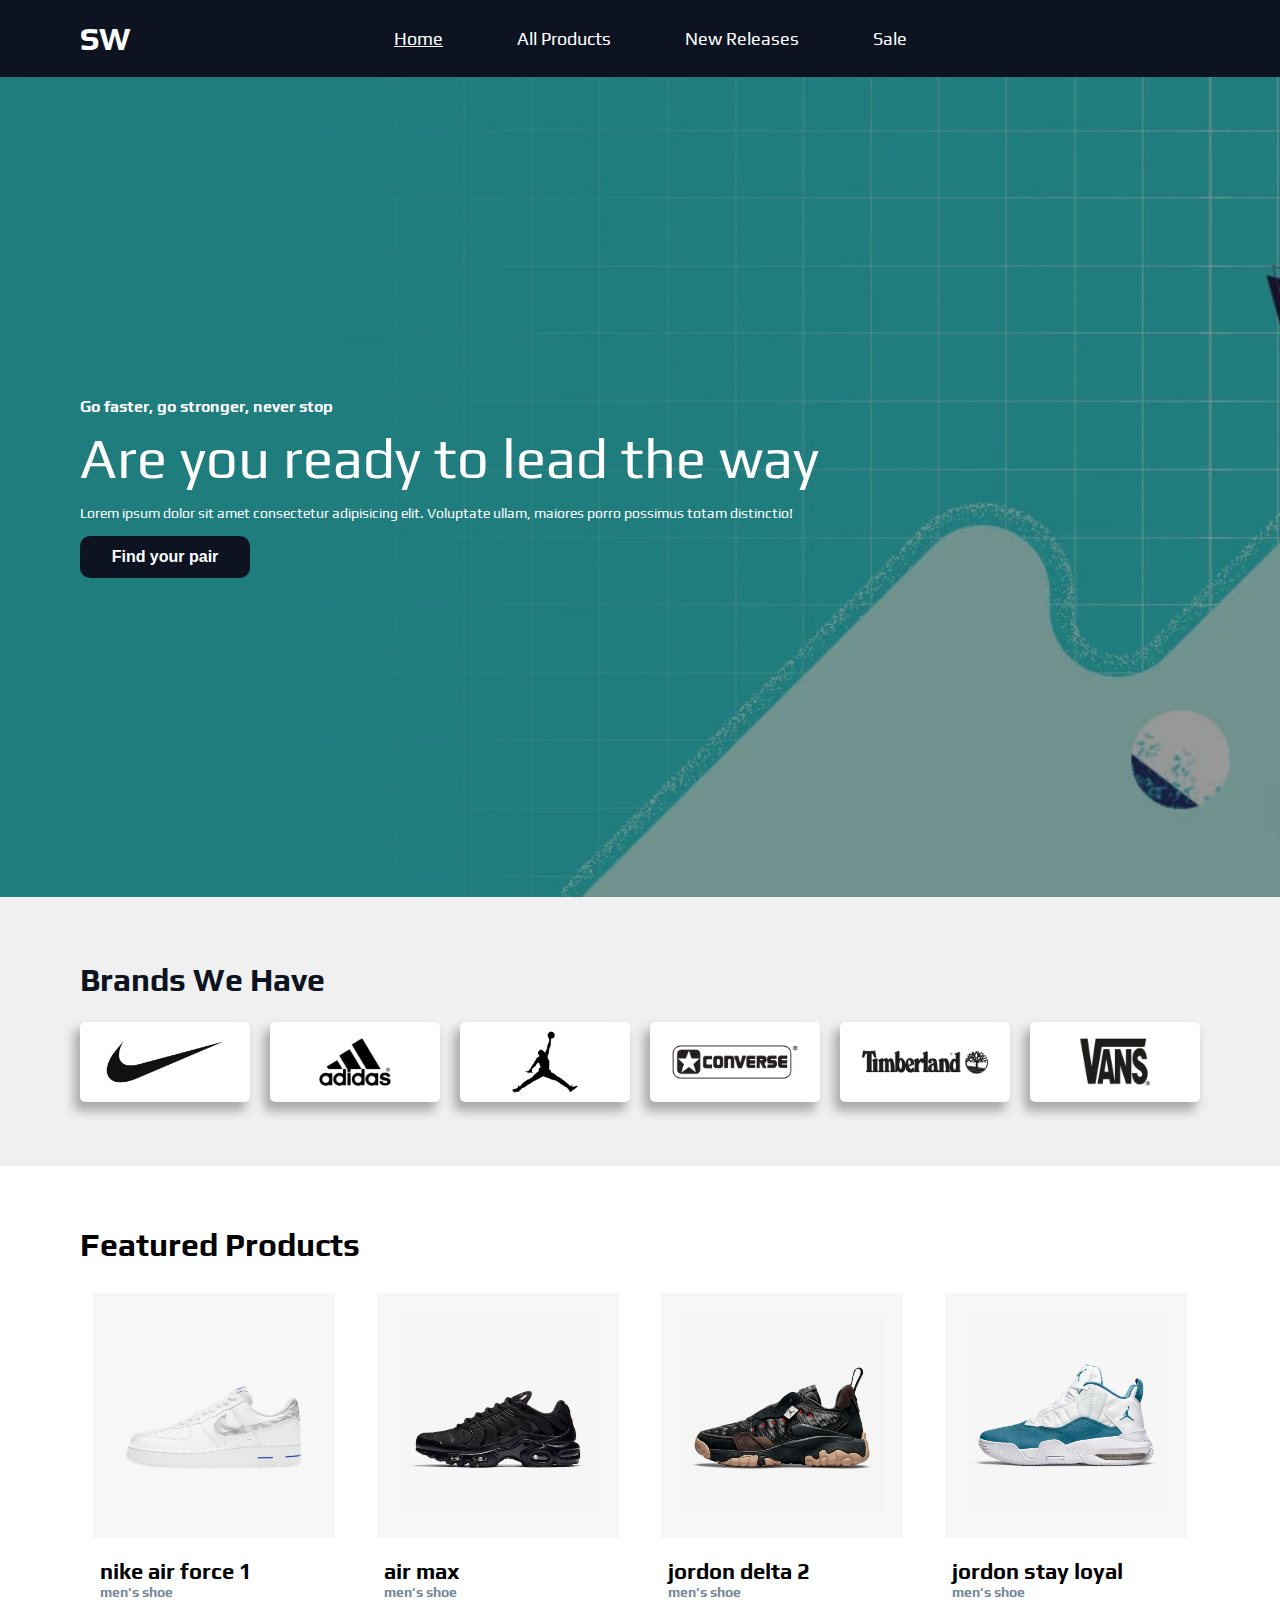
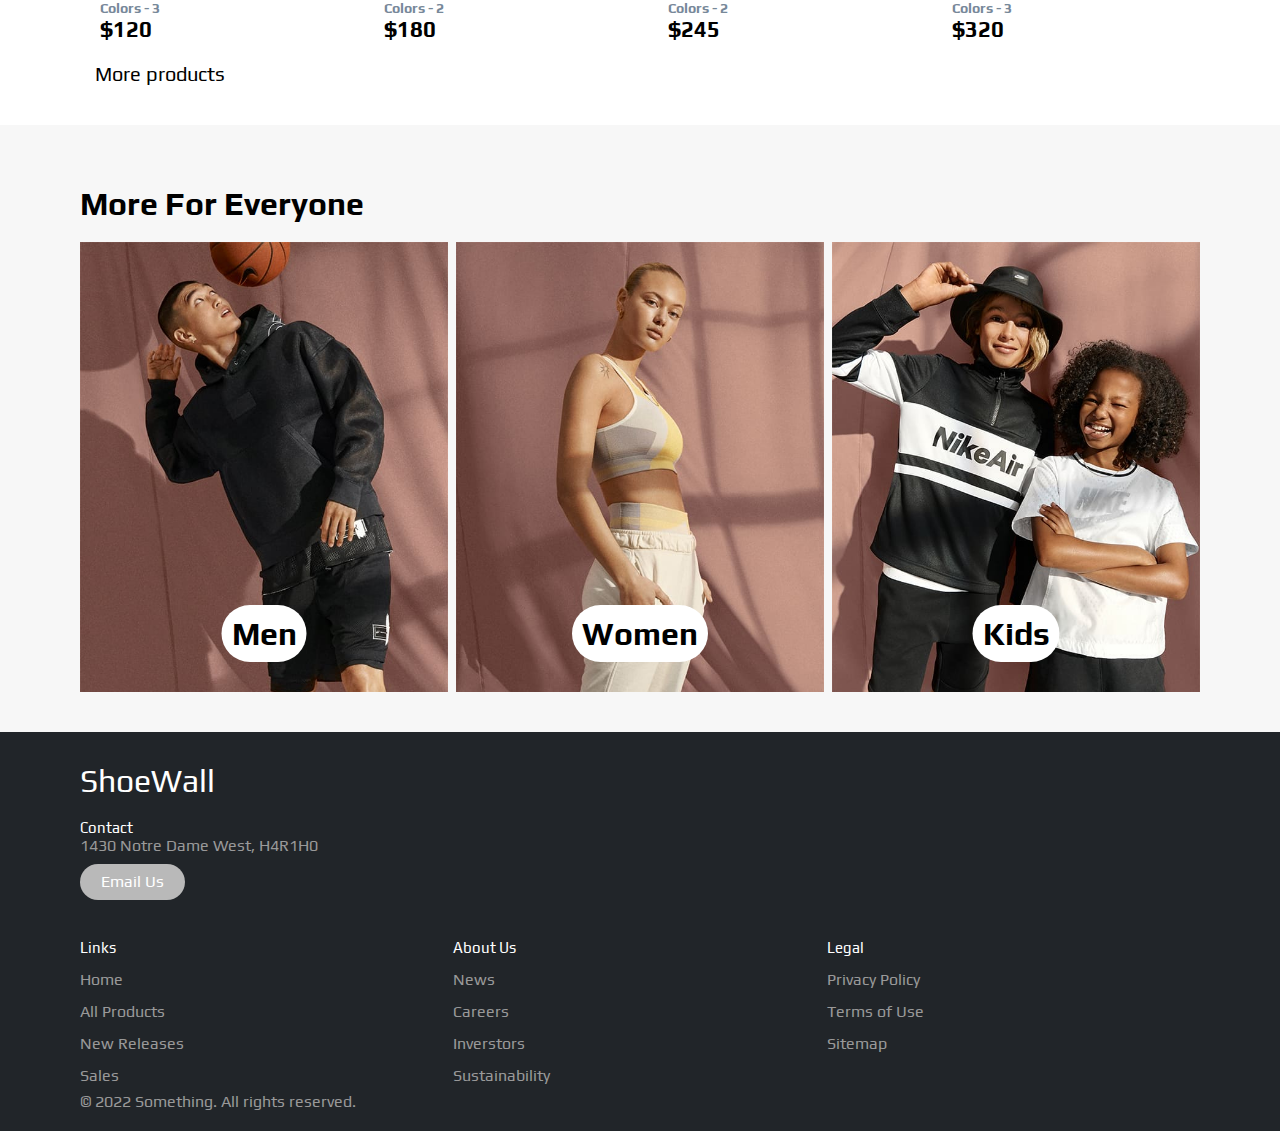
==== commit 23d0ec45: "made some small changes(active states)" ====
--- a/index.html
+++ b/index.html
@@ -1,3 +1,19 @@
+<!-- CHANGES TO MAKE :-
+mobile hero image 
+card ui
+cart ui
+filter button display
+
+
+
+Functionality fixes :-
+mobile menu - white line below
+add to cart button click around
+search product filter - upper and lowercase
+make selected filter option active
+
+
+Single Product Page -->
 <!DOCTYPE html>
 <html lang="en">
   <head>
@@ -56,9 +72,12 @@
     </div>
     <main class="header">
       <div class="header-container">
+        <div class="header-bg">
+          <!-- <img src="./images/header-bg.jpg" alt=""> -->
+        </div>
         <div class="content">
           <h4>Go faster, go stronger, never stop</h4>
-          <h1>Are you ready <span class="imp">to lead</span> the way</h1>
+          <h1>Are you ready to lead the way</h1>
           <p>
             Lorem ipsum dolor sit amet consectetur adipisicing elit. Voluptate
             ullam, maiores porro possimus totam distinctio!
--- a/css/navbar.css
+++ b/css/navbar.css
@@ -101,7 +101,7 @@
 } */
 
 .show-side{
-    height: 222px;
+    height: 221px;
     transition: height 0.4s ease-in-out;
     /* overflow: visible; */
 }
--- a/css/cart.css
+++ b/css/cart.css
@@ -36,6 +36,7 @@
     top: 10px;
     left: 10px;
     z-index: 2;
+    cursor: pointer;
     /* padding: 10px; */
 }
 .cart h1{
--- a/css/style.css
+++ b/css/style.css
@@ -18,6 +18,7 @@
   background: url("../images/header-bg.jpg");
   background-size: cover;
   background-repeat: no-repeat;
+  position: relative;
 }
 
 .header-container {
@@ -31,6 +32,16 @@
   align-items: center;
 }
 
+.header-bg{
+  position: absolute;
+  top: 0;
+  left: 0;
+  background: rgba(0, 0, 0, 0.4);
+  bottom: 0;
+  right: 0;
+  z-index: 5;
+}
+
 .header-container .content {
   width: 100%;
   display: flex;
@@ -38,6 +49,7 @@
   align-items: left;
   justify-content: center;
   padding: 1.25rem 0rem;
+  z-index: 10;
 }
 
 .content h1 {
@@ -180,6 +192,9 @@
   flex-direction: column;
   border-radius: 10px;
   position: relative;
+  border-radius: 10px;
+  overflow: hidden;
+  /* box-shadow: 5px 7px 15px -2px rgba(0,0,0,0.42); */
 }
 
 .pro-card:hover {
@@ -193,8 +208,9 @@
   position: relative;
   /* height: 100%; */
   width: 90%;
-  margin: 0 auto;
-  color: #000;
+  margin: 10px auto 0 auto;
+  color: #000;
+  /* padding-top: 10px; */
 }
 
 .pro-card img {
@@ -345,7 +361,17 @@
   /* body{
         background: red;
     } */
-
+    .header{
+      background: url('../images/header-bg2.jpg');
+      background-position: 40%  100%;
+      background-size: cover;
+      background-repeat: no-repeat;
+      /* background-position: auto -50%; */
+    }
+    .header .content{
+      /* margin-top: 400px; */
+      /* justify-content: baseline; */
+    }
     
   .featured-pro {
     grid-template-columns: repeat(2, 1fr);
